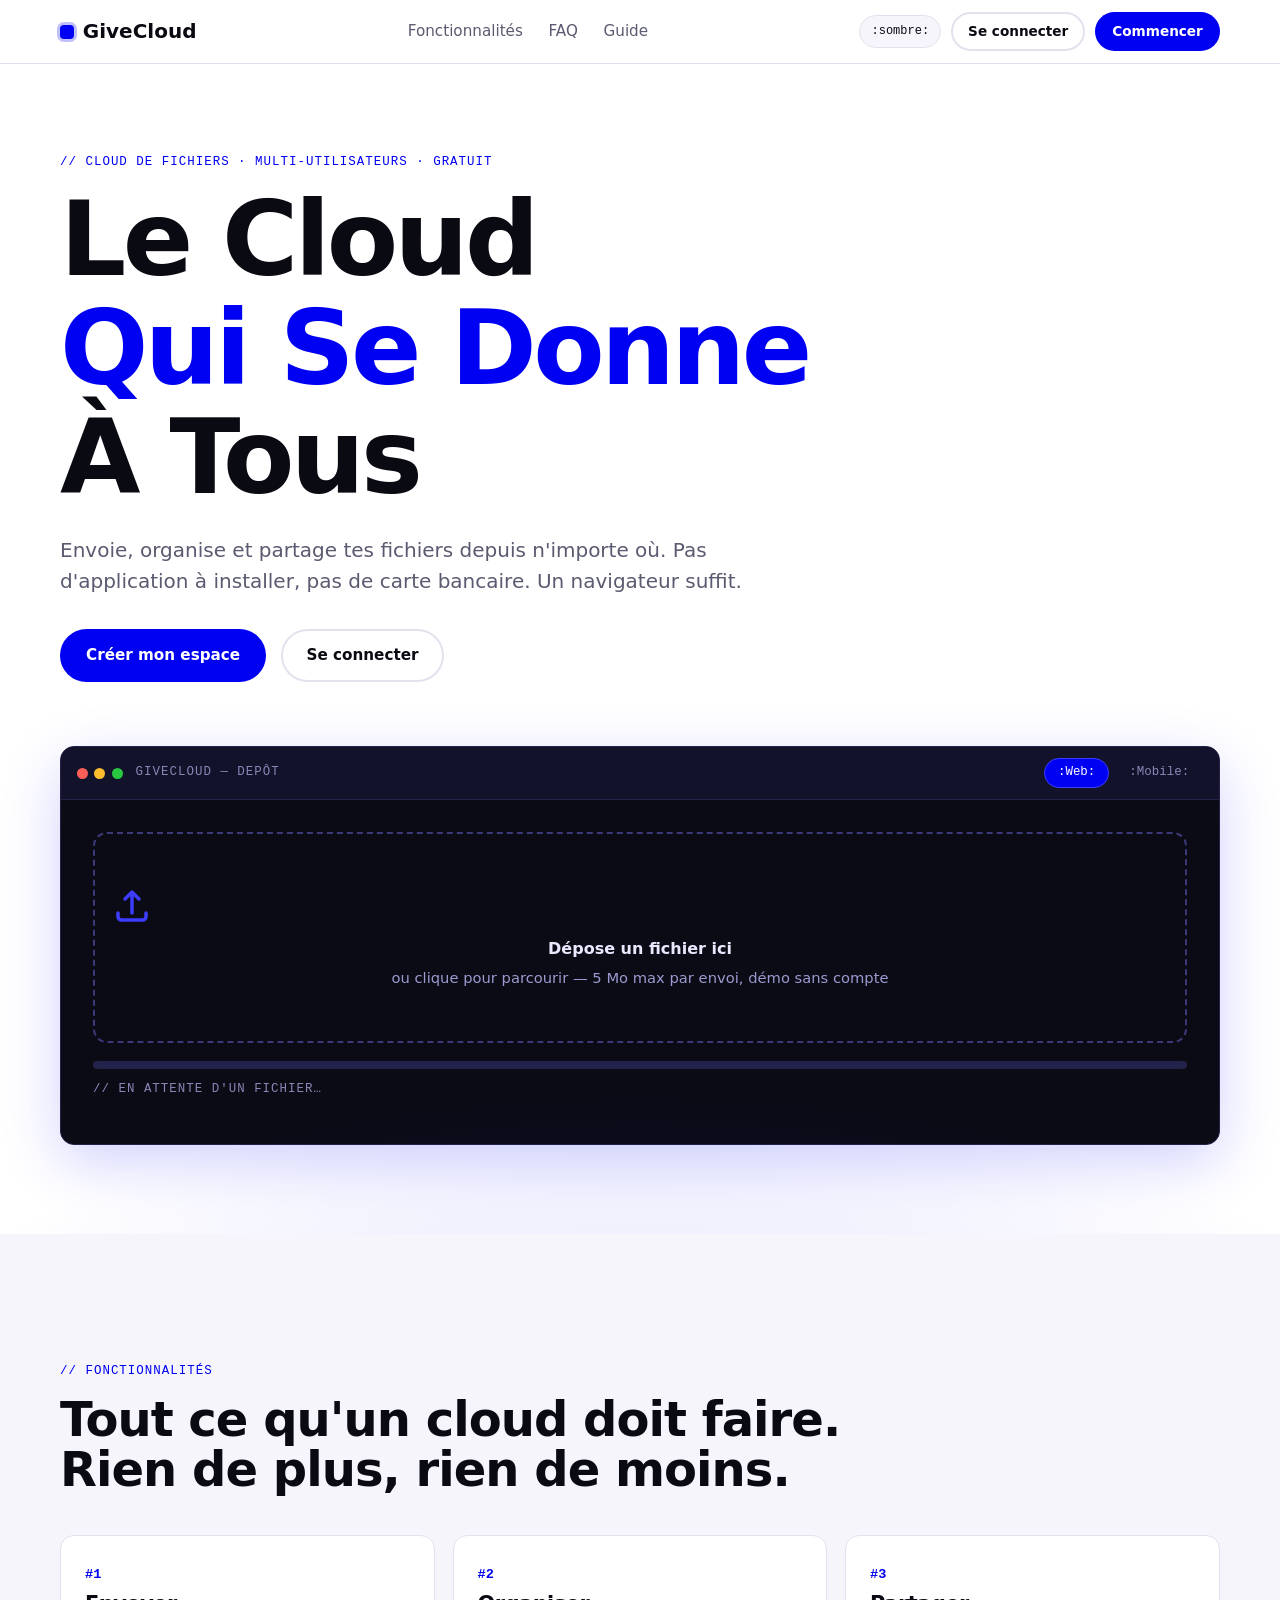
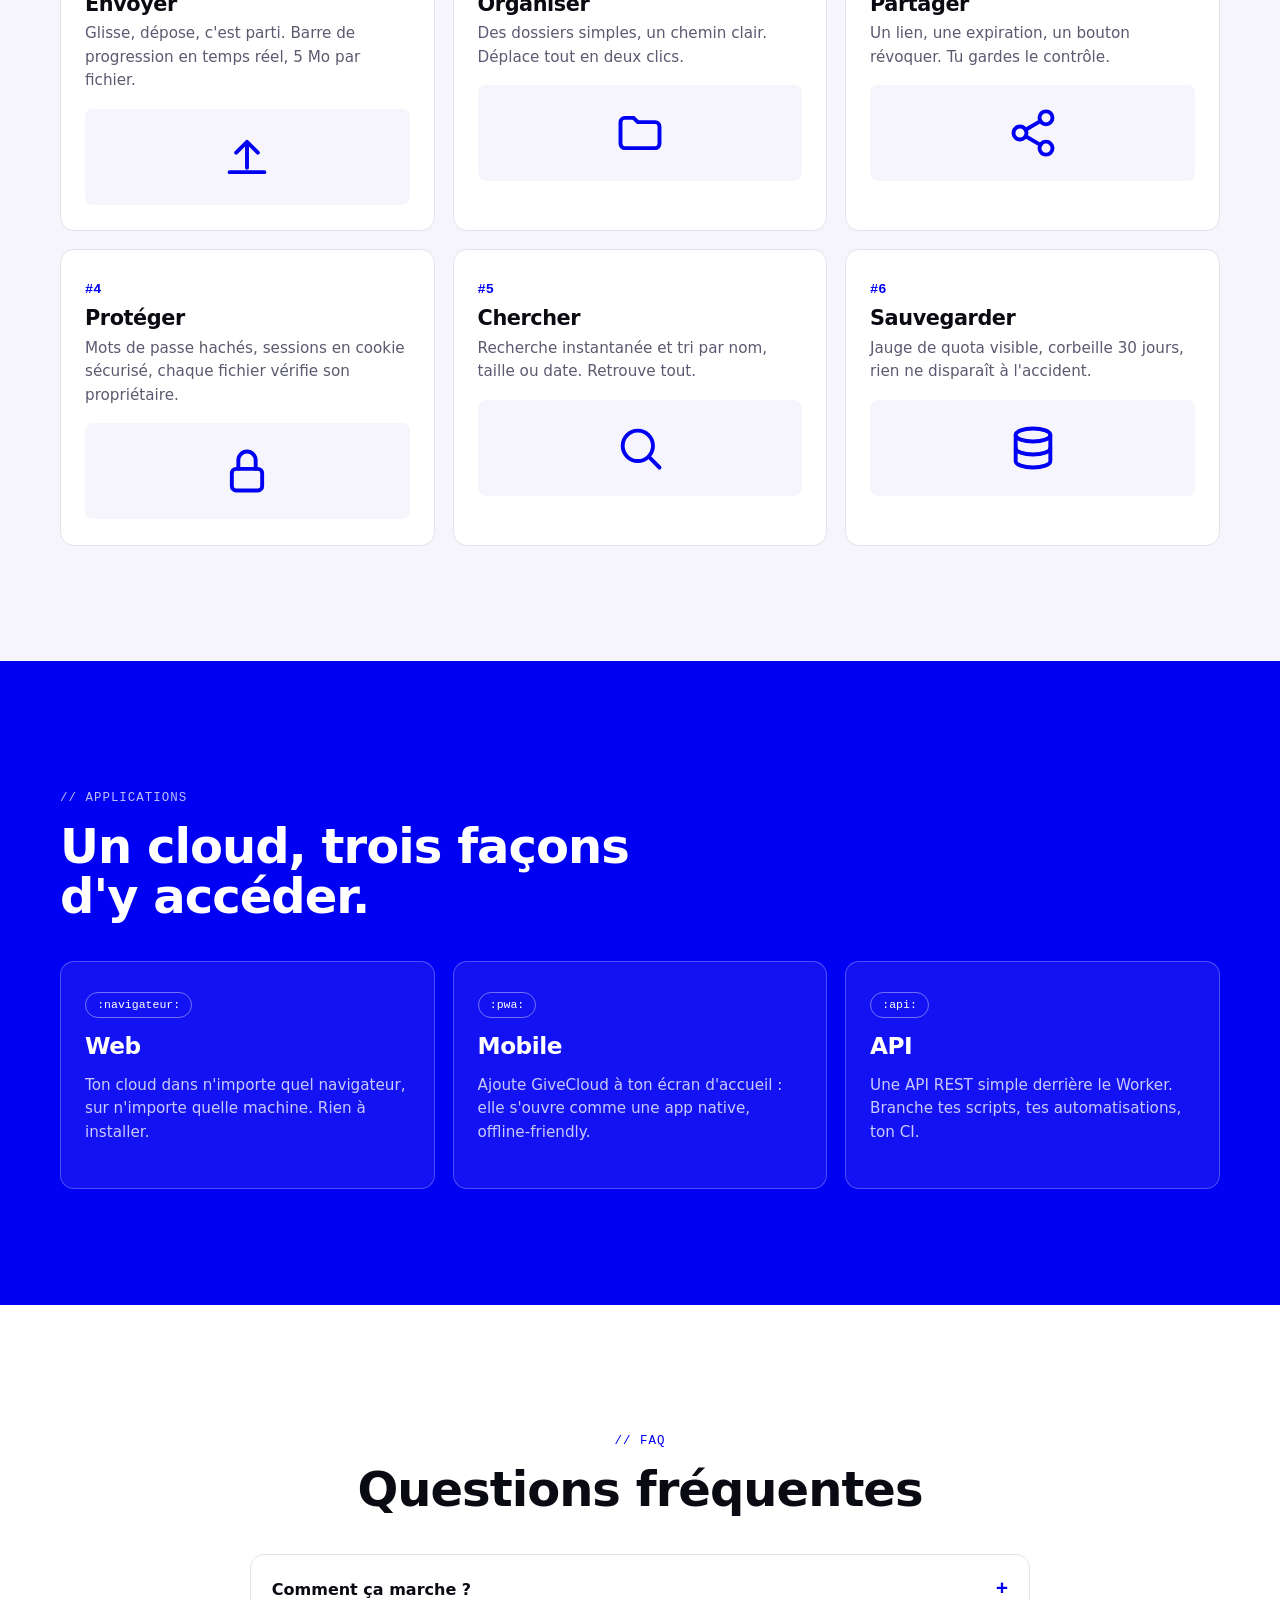
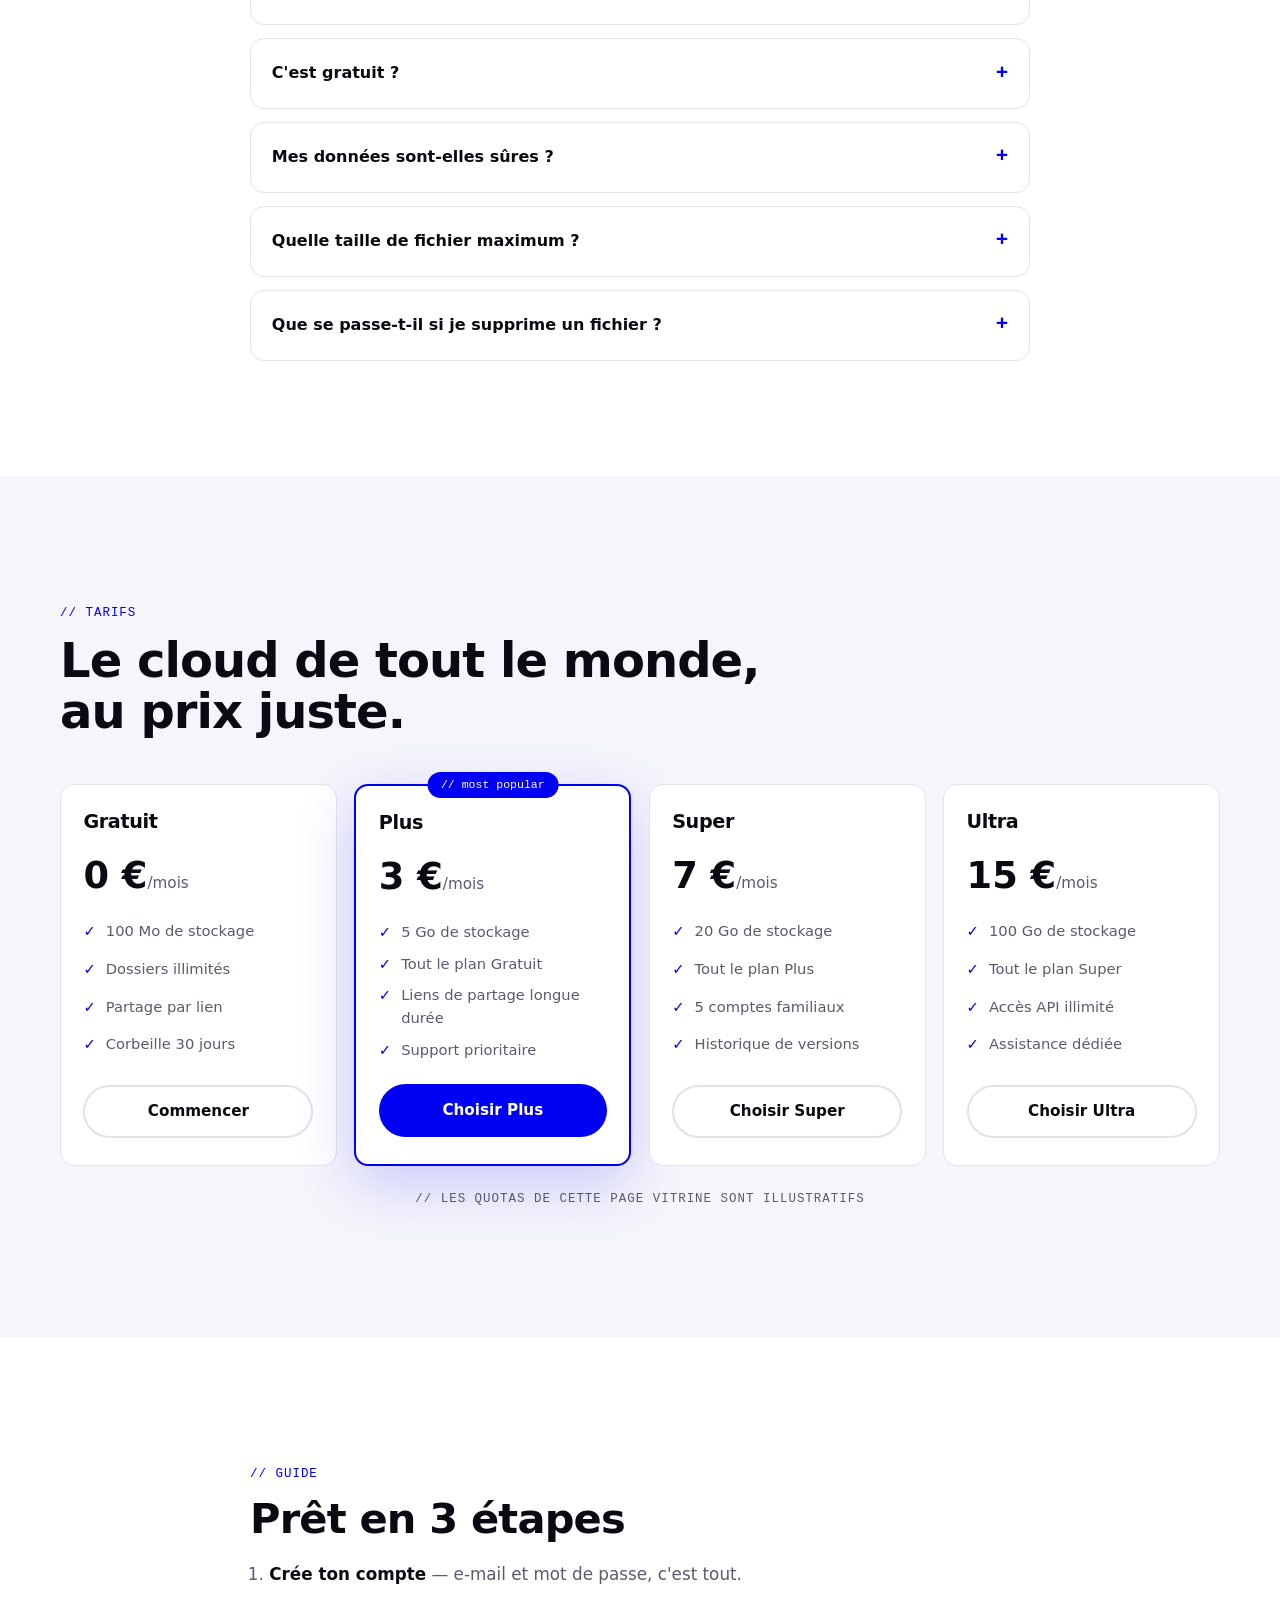
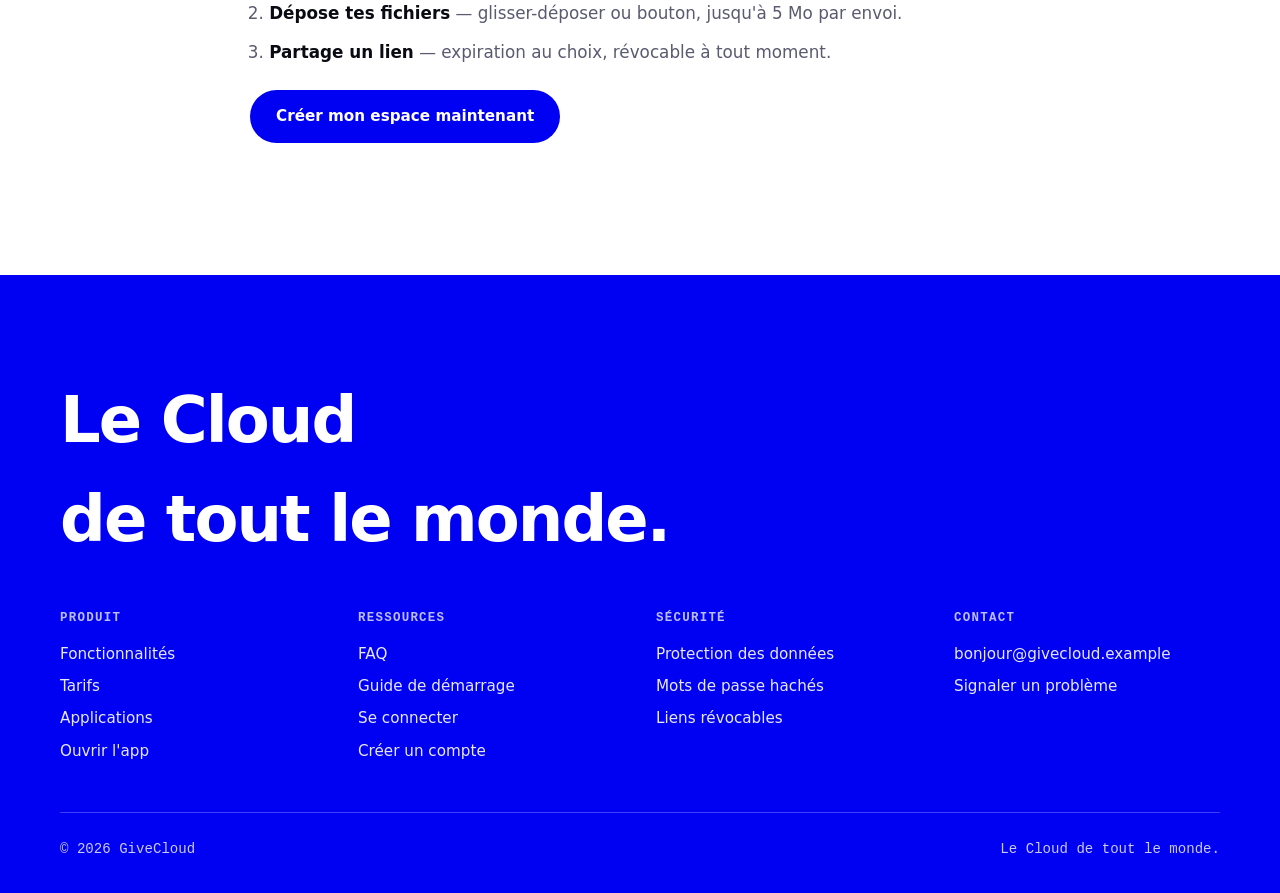
==== frontend/index.html @ e94c171c "GiveCloud — cloud Airtable + API serverless Vercel (front statique, PBKDF2, partages)" ====
<!DOCTYPE html>
<html lang="fr" data-theme="clair">
<head>
  <meta charset="UTF-8">
  <meta name="viewport" content="width=device-width, initial-scale=1">
  <meta name="theme-color" content="#0000f2">
  <!-- CSP stricte : uniquement nos ressources + Google Fonts. Aucun script externe. -->
  <meta http-equiv="Content-Security-Policy" content="default-src 'self'; script-src 'self'; style-src 'self' 'unsafe-inline' https://fonts.googleapis.com; font-src https://fonts.gstatic.com; img-src 'self' data:; connect-src 'self'; object-src 'none'; base-uri 'none'; form-action 'self'; frame-ancestors 'none'">
  <meta name="description" content="GiveCloud — le cloud de stockage de fichiers qui se donne à tous. Envoyer, organiser, partager. Gratuit.">
  <title>GiveCloud — Le cloud qui se donne à tous</title>
  <link rel="preconnect" href="https://fonts.googleapis.com">
  <link rel="preconnect" href="https://fonts.gstatic.com" crossorigin>
  <link href="https://fonts.googleapis.com/css2?family=Space+Grotesk:wght@400;500;700&family=JetBrains+Mono:wght@400;600&display=swap" rel="stylesheet">
  <link rel="stylesheet" href="css/style.css">
  <link rel="icon" href="data:image/svg+xml,%3Csvg xmlns='http://www.w3.org/2000/svg' viewBox='0 0 32 32'%3E%3Crect width='32' height='32' rx='8' fill='%230000f2'/%3E%3Cpath d='M8 18c0-4.4 3.6-8 8-8s8 3.6 8 8' stroke='white' stroke-width='3' fill='none' stroke-linecap='round'/%3E%3Ccircle cx='16' cy='22' r='3' fill='white'/%3E%3C/svg%3E">
</head>
<body>

  <!-- ═════════ Navigation sticky ═════════ -->
  <header class="nav">
    <div class="conteneur nav-inner">
      <a class="nav-logo" href="index.html">
        <span class="pastille" aria-hidden="true"></span>GiveCloud
      </a>
      <nav class="nav-liens" aria-label="Navigation principale">
        <a href="#fonctionnalites">Fonctionnalités</a>
        <a href="#faq">FAQ</a>
        <a href="#guide">Guide</a>
      </nav>
      <div class="nav-actions">
        <button class="bascule-theme" id="btn-theme" type="button" aria-label="Basculer le mode sombre">:thème:</button>
        <a class="btn btn-contour btn-petit" href="login.html">Se connecter</a>
        <a class="btn btn-bleu btn-petit" href="login.html?mode=inscription">Commencer</a>
        <button class="nav-burger" id="btn-burger" type="button" aria-label="Ouvrir le menu" aria-expanded="false">☰</button>
      </div>
    </div>
  </header>
  <div class="menu-mobile" id="menu-mobile">
    <a href="#fonctionnalites">Fonctionnalités</a>
    <a href="#applications">Applications</a>
    <a href="#faq">FAQ</a>
    <a href="#tarifs">Tarifs</a>
    <a href="login.html">Se connecter</a>
    <a href="login.html?mode=inscription"><strong>Commencer</strong></a>
  </div>

  <main>
    <!-- ═════════ Hero plein écran ═════════ -->
    <section class="hero">
      <div class="conteneur">
        <p class="label-mono">// cloud de fichiers · multi-utilisateurs · gratuit</p>
        <h1 class="hero-titre">
          Le Cloud<br>
          <span class="ligne2">Qui Se Donne</span><br>
          À Tous
        </h1>
        <p class="hero-sous">
          Envoie, organise et partage tes fichiers depuis n'importe où.
          Pas d'application à installer, pas de carte bancaire. Un navigateur suffit.
        </p>
        <div class="hero-ctas">
          <a class="btn btn-bleu" href="login.html?mode=inscription">Créer mon espace</a>
          <a class="btn btn-contour" href="login.html">Se connecter</a>
        </div>

        <!-- Carte façon terminal avec onglets :Web: :Mobile: et démo upload -->
        <div class="terminal reveler" role="region" aria-label="Démonstration de l'interface">
          <div class="terminal-barre">
            <div class="terminal-pastilles" aria-hidden="true"><span></span><span></span><span></span></div>
            <span class="label-mono" style="color:#8888b8">givecloud — depôt</span>
            <div class="terminal-onglets" role="tablist" aria-label="Type d'appareil">
              <button class="terminal-onglet" role="tab" id="tab-web" aria-selected="true" aria-controls="panneau-web" type="button">:Web:</button>
              <button class="terminal-onglet" role="tab" id="tab-mobile" aria-selected="false" aria-controls="panneau-mobile" type="button">:Mobile:</button>
            </div>
          </div>
          <div class="terminal-corps">
            <div id="panneau-web" role="tabpanel" aria-labelledby="tab-web">
              <div class="zone-depot" id="zone-depot-demo">
                <div class="ico" aria-hidden="true">
                  <svg width="42" height="42" viewBox="0 0 24 24" fill="none" stroke="currentColor" stroke-width="2" stroke-linecap="round"><path d="M12 16V4m0 0l-4 4m4-4l4 4"/><path d="M4 16v2a2 2 0 002 2h12a2 2 0 002-2v-2"/></svg>
                </div>
                <strong>Dépose un fichier ici</strong>
                <p>ou clique pour parcourir — 5 Mo max par envoi, démo sans compte</p>
                <input type="file" id="input-demo" class="sr-only" aria-hidden="true" tabindex="-1">
              </div>
              <div class="barre-progression" role="progressbar" aria-label="Progression de la démonstration" aria-valuemin="0" aria-valuemax="100" aria-valuenow="0"><div id="barre-demo"></div></div>
              <p id="statut-demo" class="label-mono" style="color:#8888b8; margin-top:.7rem">// en attente d'un fichier…</p>
            </div>
            <div id="panneau-mobile" role="tabpanel" aria-labelledby="tab-mobile" hidden>
              <div class="zone-depot">
                <div class="ico" aria-hidden="true">
                  <svg width="42" height="42" viewBox="0 0 24 24" fill="none" stroke="currentColor" stroke-width="2" stroke-linecap="round"><rect x="7" y="2" width="10" height="20" rx="2"/><circle cx="12" cy="18" r="1" fill="currentColor"/></svg>
                </div>
                <strong>Même chose, dans ta poche</strong>
                <p>GiveCloud fonctionne comme une app : ajoute la page à ton écran d'accueil (PWA).</p>
                <p style="color:#6a6a9a">// le glisser-déposer devient « partager vers GiveCloud »</p>
              </div>
            </div>
          </div>
        </div>
      </div>
    </section>

    <!-- ═════════ Fonctionnalités ═════════ -->
    <section class="section section-alt" id="fonctionnalites">
      <div class="conteneur">
        <p class="label-mono reveler">// fonctionnalités</p>
        <h2 class="reveler" style="font-size:clamp(1.9rem,4.5vw,3rem)">Tout ce qu'un cloud doit faire.<br>Rien de plus, rien de moins.</h2>
        <div class="grille-features" style="margin-top:2.5rem">

          <article class="carte-feature reveler">
            <span class="num">#1</span>
            <h3>Envoyer</h3>
            <p>Glisse, dépose, c'est parti. Barre de progression en temps réel, 5 Mo par fichier.</p>
            <div class="illu" aria-hidden="true">
              <svg width="52" height="52" viewBox="0 0 24 24" fill="none" stroke="currentColor" stroke-width="1.8" stroke-linecap="round"><path d="M12 17V5m0 0l-5 5m5-5l5 5"/><path d="M4 19h16"/></svg>
            </div>
          </article>

          <article class="carte-feature reveler">
            <span class="num">#2</span>
            <h3>Organiser</h3>
            <p>Des dossiers simples, un chemin clair. Déplace tout en deux clics.</p>
            <div class="illu" aria-hidden="true">
              <svg width="52" height="52" viewBox="0 0 24 24" fill="none" stroke="currentColor" stroke-width="1.8" stroke-linecap="round"><path d="M3 7a2 2 0 012-2h4l2 2h8a2 2 0 012 2v8a2 2 0 01-2 2H5a2 2 0 01-2-2V7z"/></svg>
            </div>
          </article>

          <article class="carte-feature reveler">
            <span class="num">#3</span>
            <h3>Partager</h3>
            <p>Un lien, une expiration, un bouton révoquer. Tu gardes le contrôle.</p>
            <div class="illu" aria-hidden="true">
              <svg width="52" height="52" viewBox="0 0 24 24" fill="none" stroke="currentColor" stroke-width="1.8" stroke-linecap="round"><circle cx="18" cy="5" r="3"/><circle cx="6" cy="12" r="3"/><circle cx="18" cy="19" r="3"/><path d="M8.6 13.5l6.8 4M15.4 6.5l-6.8 4"/></svg>
            </div>
          </article>

          <article class="carte-feature reveler">
            <span class="num">#4</span>
            <h3>Protéger</h3>
            <p>Mots de passe hachés, sessions en cookie sécurisé, chaque fichier vérifie son propriétaire.</p>
            <div class="illu" aria-hidden="true">
              <svg width="52" height="52" viewBox="0 0 24 24" fill="none" stroke="currentColor" stroke-width="1.8" stroke-linecap="round"><rect x="5" y="11" width="14" height="10" rx="2"/><path d="M8 11V7a4 4 0 018 0v4"/></svg>
            </div>
          </article>

          <article class="carte-feature reveler">
            <span class="num">#5</span>
            <h3>Chercher</h3>
            <p>Recherche instantanée et tri par nom, taille ou date. Retrouve tout.</p>
            <div class="illu" aria-hidden="true">
              <svg width="52" height="52" viewBox="0 0 24 24" fill="none" stroke="currentColor" stroke-width="1.8" stroke-linecap="round"><circle cx="11" cy="11" r="7"/><path d="M21 21l-4.3-4.3"/></svg>
            </div>
          </article>

          <article class="carte-feature reveler">
            <span class="num">#6</span>
            <h3>Sauvegarder</h3>
            <p>Jauge de quota visible, corbeille 30 jours, rien ne disparaît à l'accident.</p>
            <div class="illu" aria-hidden="true">
              <svg width="52" height="52" viewBox="0 0 24 24" fill="none" stroke="currentColor" stroke-width="1.8" stroke-linecap="round"><ellipse cx="12" cy="6" rx="8" ry="3"/><path d="M4 6v6c0 1.7 3.6 3 8 3s8-1.3 8-3V6"/><path d="M4 12v6c0 1.7 3.6 3 8 3s8-1.3 8-3v-6"/></svg>
            </div>
          </article>

        </div>
      </div>
    </section>

    <!-- ═════════ Applications ═════════ -->
    <section class="section section-bleu" id="applications">
      <div class="conteneur">
        <p class="label-mono reveler">// applications</p>
        <h2 class="reveler" style="font-size:clamp(1.9rem,4.5vw,3rem)">Un cloud, trois façons<br>d'y accéder.</h2>
        <div class="grille-apps" style="margin-top:2.5rem">
          <article class="carte-app reveler">
            <span class="badge-plat">:navigateur:</span>
            <h3>Web</h3>
            <p>Ton cloud dans n'importe quel navigateur, sur n'importe quelle machine. Rien à installer.</p>
          </article>
          <article class="carte-app reveler">
            <span class="badge-plat">:pwa:</span>
            <h3>Mobile</h3>
            <p>Ajoute GiveCloud à ton écran d'accueil : elle s'ouvre comme une app native, offline-friendly.</p>
          </article>
          <article class="carte-app reveler">
            <span class="badge-plat">:api:</span>
            <h3>API</h3>
            <p>Une API REST simple derrière le Worker. Branche tes scripts, tes automatisations, ton CI.</p>
          </article>
        </div>
      </div>
    </section>

    <!-- ═════════ FAQ ═════════ -->
    <section class="section" id="faq">
      <div class="conteneur">
        <p class="label-mono reveler" style="text-align:center">// faq</p>
        <h2 class="reveler" style="text-align:center; font-size:clamp(1.9rem,4.5vw,3rem); margin-bottom:2.5rem">Questions fréquentes</h2>
        <div class="faq-liste">
          <details class="faq-item reveler">
            <summary>Comment ça marche ?</summary>
            <div class="reponse">Tu crées un compte, tu dépôtes tes fichiers, ils sont stockés dans un espace chiffré en transit. Un petit serveur (Worker Cloudflare) s'occupe de tout : authentification, validation, et pont avec le stockage. Toi, tu vois juste une liste de fichiers.</div>
          </details>
          <details class="faq-item reveler">
            <summary>C'est gratuit ?</summary>
            <div class="reponse">Oui, l'offre Gratuit donne 100 Mo de stockage, des dossiers, du partage et la corbeille. Les offres Plus, Super et Ultra agrandissent le quota. Aucune carte bancaire n'est demandée pour commencer.</div>
          </details>
          <details class="faq-item reveler">
            <summary>Mes données sont-elles sûres ?</summary>
            <div class="reponse">Les mots de passe sont hachés (PBKDF2, sel unique), les sessions vivent en cookie HttpOnly sécurisé, et chaque requête vérifie que le fichier t'appartient bien. Le stockage est chez Airtable, protégé par leur infrastructure ; le service ne lit jamais tes mots de passe en clair.</div>
          </details>
          <details class="faq-item reveler">
            <summary>Quelle taille de fichier maximum ?</summary>
            <div class="reponse">5 Mo par fichier (limite technique du stockage utilisé). La limite est vérifiée côté navigateur pour l'expérience, et côté serveur pour la sécurité — contourner le front ne sert à rien.</div>
          </details>
          <details class="faq-item reveler">
            <summary>Que se passe-t-il si je supprime un fichier ?</summary>
            <div class="reponse">Il part en corbeille pendant 30 jours : tu peux le restaurer à tout moment. Après 30 jours, il est définitivement purgé. Les liens de partage associés meurent avec lui.</div>
          </details>
        </div>
      </div>
    </section>

    <!-- ═════════ Tarifs ═════════ -->
    <section class="section section-alt" id="tarifs">
      <div class="conteneur">
        <p class="label-mono reveler">// tarifs</p>
        <h2 class="reveler" style="font-size:clamp(1.9rem,4.5vw,3rem)">Le cloud de tout le monde,<br>au prix juste.</h2>
        <div class="grille-tarifs" style="margin-top:3rem">

          <article class="carte-tarif reveler">
            <h3>Gratuit</h3>
            <p class="prix">0 €<span>/mois</span></p>
            <ul>
              <li>100 Mo de stockage</li>
              <li>Dossiers illimités</li>
              <li>Partage par lien</li>
              <li>Corbeille 30 jours</li>
            </ul>
            <a class="btn btn-contour" href="login.html?mode=inscription">Commencer</a>
          </article>

          <article class="carte-tarif populaire reveler">
            <span class="badge-populaire">// most popular</span>
            <h3>Plus</h3>
            <p class="prix">3 €<span>/mois</span></p>
            <ul>
              <li>5 Go de stockage</li>
              <li>Tout le plan Gratuit</li>
              <li>Liens de partage longue durée</li>
              <li>Support prioritaire</li>
            </ul>
            <a class="btn btn-bleu" href="login.html?mode=inscription">Choisir Plus</a>
          </article>

          <article class="carte-tarif reveler">
            <h3>Super</h3>
            <p class="prix">7 €<span>/mois</span></p>
            <ul>
              <li>20 Go de stockage</li>
              <li>Tout le plan Plus</li>
              <li>5 comptes familiaux</li>
              <li>Historique de versions</li>
            </ul>
            <a class="btn btn-contour" href="login.html?mode=inscription">Choisir Super</a>
          </article>

          <article class="carte-tarif reveler">
            <h3>Ultra</h3>
            <p class="prix">15 €<span>/mois</span></p>
            <ul>
              <li>100 Go de stockage</li>
              <li>Tout le plan Super</li>
              <li>Accès API illimité</li>
              <li>Assistance dédiée</li>
            </ul>
            <a class="btn btn-contour" href="login.html?mode=inscription">Choisir Ultra</a>
          </article>

        </div>
        <p class="label-mono reveler" style="text-align:center; margin-top:1.5rem; color:var(--muted)">// les quotas de cette page vitrine sont illustratifs</p>
      </div>
    </section>

    <!-- ═════════ Guide (ancre pour la nav) ═════════ -->
    <section class="section" id="guide">
      <div class="conteneur" style="max-width:780px">
        <p class="label-mono reveler">// guide</p>
        <h2 class="reveler" style="font-size:clamp(1.9rem,4.5vw,2.6rem)">Prêt en 3 étapes</h2>
        <ol class="reveler" style="color:var(--muted); font-size:1.05rem; display:grid; gap:.8rem; padding-left:1.2rem">
          <li><strong style="color:var(--fg)">Crée ton compte</strong> — e-mail et mot de passe, c'est tout.</li>
          <li><strong style="color:var(--fg)">Dépose tes fichiers</strong> — glisser-déposer ou bouton, jusqu'à 5 Mo par envoi.</li>
          <li><strong style="color:var(--fg)">Partage un lien</strong> — expiration au choix, révocable à tout moment.</li>
        </ol>
        <p style="margin-top:1.6rem"><a class="btn btn-bleu reveler" href="login.html?mode=inscription">Créer mon espace maintenant</a></p>
      </div>
    </section>
  </main>

  <!-- ═════════ Footer imposant ═════════ -->
  <footer class="footer">
    <div class="conteneur">
      <p class="footer-slogan">Le Cloud<br>de tout le monde.</p>
      <div class="footer-cols">
        <div>
          <h4>Produit</h4>
          <a href="#fonctionnalites">Fonctionnalités</a>
          <a href="#tarifs">Tarifs</a>
          <a href="#applications">Applications</a>
          <a href="app.html">Ouvrir l'app</a>
        </div>
        <div>
          <h4>Ressources</h4>
          <a href="#faq">FAQ</a>
          <a href="#guide">Guide de démarrage</a>
          <a href="login.html">Se connecter</a>
          <a href="login.html?mode=inscription">Créer un compte</a>
        </div>
        <div>
          <h4>Sécurité</h4>
          <a href="#faq">Protection des données</a>
          <a href="#faq">Mots de passe hachés</a>
          <a href="#faq">Liens révocables</a>
        </div>
        <div>
          <h4>Contact</h4>
          <a href="mailto:bonjour@givecloud.example">bonjour@givecloud.example</a>
          <a href="#faq">Signaler un problème</a>
        </div>
      </div>
      <div class="footer-bas">
        <span>© 2026 GiveCloud</span>
        <span>Le Cloud de tout le monde.</span>
      </div>
    </div>
  </footer>

  <div class="toasts" id="toasts" aria-live="polite"></div>
  <script src="js/theme.js" defer></script>
  <script src="js/landing.js" defer></script>
</body>
</html>
---- frontend/css/style.css ----
/* ═══════════════════════════════════════════════════════════════
   GiveCloud — design system
   Insp : hermes-agent.nousresearch.com — bleu électrique #0000f2,
   titres géométriques très gras, labels monospace (#1, //, :label:)
   ═══════════════════════════════════════════════════════════════ */

/* ── Jetons de conception ── */
:root {
  --bleu: #0000f2;
  --bleu-clair: #3d3dff;
  --bleu-nuit: #00009e;
  --bleu-pale: #e8e8ff;
  --bg: #ffffff;
  --fg: #0a0a12;
  --muted: #5a5a70;
  --border: #e2e2ee;
  --surface: #f5f5fb;
  --surface-2: #ececf6;
  --rouge: #d9003a;
  --vert: #0a8f4a;
  --radius: 14px;
  --radius-petit: 8px;
  --ombre: 0 10px 40px rgba(10, 10, 30, 0.10);
  --ombre-forte: 0 18px 60px rgba(0, 0, 242, 0.18);
  --font-titre: 'Space Grotesk', 'Segoe UI', system-ui, sans-serif;
  --font-corps: 'Space Grotesk', 'Segoe UI', system-ui, sans-serif;
  --font-mono: 'JetBrains Mono', ui-monospace, 'Cascadia Mono', monospace;
  --nav-h: 64px;
}

[data-theme='sombre'] {
  --bg: #06060e;
  --fg: #f0f0f8;
  --muted: #9a9ab4;
  --border: #22223a;
  --surface: #0e0e1a;
  --surface-2: #16162a;
  --bleu-pale: #12123a;
  --ombre: 0 10px 40px rgba(0, 0, 0, 0.5);
}

/* ── Réinitialisation légère ── */
*, *::before, *::after { box-sizing: border-box; }
html { scroll-behavior: smooth; -webkit-text-size-adjust: 100%; }
body {
  margin: 0;
  font-family: var(--font-corps);
  background: var(--bg);
  color: var(--fg);
  line-height: 1.55;
  font-size: 16px;
}
img, svg { display: block; max-width: 100%; }
button, input, select, textarea { font: inherit; color: inherit; }
a { color: var(--bleu); text-decoration: none; }
a:hover { text-decoration: underline; }

/* Accessibilité : focus toujours visible */
:focus-visible {
  outline: 3px solid var(--bleu);
  outline-offset: 2px;
  border-radius: 4px;
}
.sr-only {
  position: absolute; width: 1px; height: 1px;
  padding: 0; margin: -1px; overflow: hidden;
  clip: rect(0 0 0 0); white-space: nowrap; border: 0;
}

/* ── Typographie ── */
h1, h2, h3 { font-family: var(--font-titre); font-weight: 700; line-height: 1.05; margin: 0 0 .5em; letter-spacing: -0.02em; }
.label-mono {
  font-family: var(--font-mono);
  font-size: .78rem;
  font-weight: 500;
  letter-spacing: .08em;
  text-transform: uppercase;
  color: var(--bleu);
}
[data-theme='sombre'] .label-mono { color: var(--bleu-clair); }
.section-bleu .label-mono { color: #bdbdff; }

/* ── Conteneurs ── */
.conteneur { width: min(1160px, 100% - 2.5rem); margin-inline: auto; }
.section { padding: clamp(4rem, 9vw, 7.5rem) 0; }
.section-bleu { background: var(--bleu); color: #fff; }
.section-bleu h2, .section-bleu h3 { color: #fff; }
.section-alt { background: var(--surface); }

/* ── Boutons ── */
.btn {
  display: inline-flex; align-items: center; justify-content: center; gap: .5rem;
  padding: .8rem 1.5rem;
  border-radius: 999px;
  border: 2px solid transparent;
  font-weight: 700;
  font-size: .95rem;
  cursor: pointer;
  transition: transform .15s ease, box-shadow .15s ease, background .15s ease, color .15s ease;
  text-decoration: none !important;
  white-space: nowrap;
}
.btn:active { transform: scale(.97); }
.btn-bleu { background: var(--bleu); color: #fff; }
.btn-bleu:hover { background: var(--bleu-clair); box-shadow: var(--ombre-forte); transform: translateY(-2px); }
.btn-blanc { background: #fff; color: var(--bleu); }
.btn-blanc:hover { box-shadow: 0 12px 36px rgba(255,255,255,.35); transform: translateY(-2px); }
.btn-contour { background: transparent; color: var(--fg); border-color: var(--border); }
.btn-contour:hover { border-color: var(--bleu); color: var(--bleu); }
.section-bleu .btn-contour { color: #fff; border-color: rgba(255,255,255,.4); }
.section-bleu .btn-contour:hover { border-color: #fff; background: rgba(255,255,255,.08); }
.btn-petit { padding: .45rem .95rem; font-size: .85rem; }
.btn-danger { background: var(--rouge); color: #fff; }
.btn-danger:hover { filter: brightness(1.12); }
.btn[disabled] { opacity: .55; cursor: not-allowed; transform: none !important; }

/* ── Navigation sticky ── */
.nav {
  position: sticky; top: 0; z-index: 100;
  height: var(--nav-h);
  background: color-mix(in srgb, var(--bg) 82%, transparent);
  backdrop-filter: blur(14px);
  -webkit-backdrop-filter: blur(14px);
  border-bottom: 1px solid var(--border);
}
.nav-inner {
  height: 100%;
  display: flex; align-items: center; justify-content: space-between;
  gap: 1rem;
}
.nav-logo {
  font-family: var(--font-titre);
  font-weight: 700; font-size: 1.25rem;
  color: var(--fg) !important;
  display: flex; align-items: center; gap: .55rem;
  text-decoration: none !important;
}
.nav-logo .pastille {
  width: 14px; height: 14px; border-radius: 4px;
  background: var(--bleu);
  box-shadow: 0 0 0 3px color-mix(in srgb, var(--bleu) 25%, transparent);
}
.nav-liens { display: none; gap: 1.6rem; align-items: center; }
.nav-liens a { color: var(--muted); font-weight: 500; font-size: .95rem; }
.nav-liens a:hover { color: var(--bleu); text-decoration: none; }
.nav-actions { display: flex; gap: .6rem; align-items: center; }
.nav-burger {
  display: inline-flex; background: none; border: 1px solid var(--border);
  border-radius: var(--radius-petit); padding: .45rem .6rem; cursor: pointer;
}
@media (min-width: 860px) {
  .nav-liens { display: flex; }
  .nav-burger { display: none; }
}
.menu-mobile {
  display: none;
  position: fixed; inset: var(--nav-h) 0 auto 0; z-index: 99;
  background: var(--bg);
  border-bottom: 1px solid var(--border);
  padding: 1rem 1.25rem 1.4rem;
  flex-direction: column; gap: .9rem;
  box-shadow: var(--ombre);
}
.menu-mobile.ouvert { display: flex; }
.menu-mobile a { color: var(--fg); font-weight: 600; }
/* Sur très petits écrans, on masque les boutons d'auth de la barre (ils restent dans le menu). */
@media (max-width: 560px) {
  .nav-actions .btn-contour,
  .nav-actions .btn-bleu { display: none; }
}

/* ── Bascule de thème ── */
.bascule-theme {
  background: var(--surface); border: 1px solid var(--border);
  border-radius: 999px; padding: .4rem .7rem; cursor: pointer;
  font-family: var(--font-mono); font-size: .75rem;
}
.bascule-theme:hover { border-color: var(--bleu); }

/* ── Hero ── */
.hero {
  min-height: calc(100svh - var(--nav-h));
  display: flex; flex-direction: column; justify-content: center;
  padding: clamp(2.5rem, 6vw, 5rem) 0 clamp(3rem, 7vw, 6rem);
  position: relative;
  overflow: hidden;
}
.hero::before {
  content: '';
  position: absolute; inset: auto -20% -55% -20%;
  height: 70%;
  background: radial-gradient(ellipse at center, color-mix(in srgb, var(--bleu) 16%, transparent), transparent 65%);
  pointer-events: none;
}
.hero-titre {
  font-size: clamp(2.6rem, 9vw, 6.5rem);
  font-weight: 700;
  letter-spacing: -0.035em;
  margin: 0 0 1.4rem;
}
.hero-titre .ligne2 { color: var(--bleu); }
.hero-sous {
  font-size: clamp(1.02rem, 2vw, 1.25rem);
  color: var(--muted);
  max-width: 56ch;
  margin: 0 0 2rem;
}
.hero-ctas { display: flex; flex-wrap: wrap; gap: .9rem; margin-bottom: clamp(2.5rem, 6vw, 4rem); }

/* ── Carte terminal (démo upload) ── */
.terminal {
  background: #0b0b16;
  border: 1px solid #22224a;
  border-radius: var(--radius);
  box-shadow: var(--ombre-forte);
  overflow: hidden;
  color: #e8e8ff;
}
.terminal-barre {
  display: flex; align-items: center; gap: .8rem;
  padding: .7rem 1rem;
  background: #12122a;
  border-bottom: 1px solid #22224a;
}
.terminal-pastilles { display: flex; gap: .4rem; }
.terminal-pastilles span { width: 11px; height: 11px; border-radius: 50%; }
.terminal-pastilles span:nth-child(1) { background: #ff5f57; }
.terminal-pastilles span:nth-child(2) { background: #febc2e; }
.terminal-pastilles span:nth-child(3) { background: #28c840; }
.terminal-onglets { display: flex; gap: .4rem; margin-left: auto; }
.terminal-onglet {
  font-family: var(--font-mono); font-size: .78rem;
  background: transparent; color: #8888b8;
  border: 1px solid transparent; border-radius: 999px;
  padding: .25rem .8rem; cursor: pointer;
}
.terminal-onglet[aria-selected='true'] {
  color: #fff; background: var(--bleu); border-color: var(--bleu-clair);
}
.terminal-corps { padding: clamp(1.2rem, 3vw, 2rem); }
.zone-depot {
  border: 2px dashed #3a3a7a;
  border-radius: var(--radius);
  padding: clamp(1.8rem, 5vw, 3.2rem) 1rem;
  text-align: center;
  transition: border-color .2s, background .2s;
}
.zone-depot.survol { border-color: var(--bleu-clair); background: rgba(61,61,255,.08); }
.zone-depot p { margin: .35rem 0 0; color: #9a9ad0; font-size: .92rem; }
.zone-depot .ico { margin: 0 auto .6rem; color: var(--bleu-clair); }
.barre-progression {
  height: 8px; border-radius: 999px; background: #22224a;
  overflow: hidden; margin-top: 1.1rem;
}
.barre-progression > div {
  height: 100%; width: 0%;
  background: linear-gradient(90deg, var(--bleu), #6a6aff);
  border-radius: 999px;
  transition: width .2s ease;
}

/* ── Grille de fonctionnalités ── */
.grille-features {
  display: grid; gap: 1.1rem;
  grid-template-columns: 1fr;
}
@media (min-width: 640px) { .grille-features { grid-template-columns: repeat(2, 1fr); } }
@media (min-width: 980px) { .grille-features { grid-template-columns: repeat(3, 1fr); } }
.carte-feature {
  background: var(--bg);
  border: 1px solid var(--border);
  border-radius: var(--radius);
  padding: 1.6rem 1.5rem;
  transition: transform .2s ease, box-shadow .2s ease, border-color .2s ease;
}
.carte-feature:hover {
  transform: translateY(-5px);
  border-color: var(--bleu);
  box-shadow: var(--ombre-forte);
}
.carte-feature .num { font-family: var(--font-mono); color: var(--bleu); font-weight: 600; font-size: .85rem; }
.carte-feature h3 { font-size: 1.3rem; margin: .5rem 0 .4rem; }
.carte-feature p { color: var(--muted); margin: 0 0 1rem; font-size: .95rem; }
.carte-feature .illu {
  width: 100%; height: 96px;
  border-radius: var(--radius-petit);
  background: var(--surface);
  display: flex; align-items: center; justify-content: center;
  color: var(--bleu);
}

/* ── Cartes applications ── */
.grille-apps { display: grid; gap: 1.1rem; grid-template-columns: 1fr; }
@media (min-width: 760px) { .grille-apps { grid-template-columns: repeat(3, 1fr); } }
.carte-app {
  border: 1px solid rgba(255,255,255,.25);
  background: rgba(255,255,255,.07);
  border-radius: var(--radius);
  padding: 1.8rem 1.5rem;
  transition: background .2s, transform .2s;
}
.carte-app:hover { background: rgba(255,255,255,.13); transform: translateY(-4px); }
.carte-app h3 { font-size: 1.45rem; }
.carte-app p { color: #c9c9ff; font-size: .95rem; }
.carte-app .badge-plat {
  font-family: var(--font-mono); font-size: .72rem;
  border: 1px solid rgba(255,255,255,.4);
  border-radius: 999px; padding: .2rem .7rem;
  display: inline-block; margin-bottom: 1rem;
}

/* ── FAQ ── */
.faq-liste { max-width: 780px; margin-inline: auto; display: grid; gap: .8rem; }
.faq-item {
  border: 1px solid var(--border);
  border-radius: var(--radius);
  background: var(--bg);
  overflow: hidden;
}
.faq-item summary {
  cursor: pointer;
  list-style: none;
  padding: 1.15rem 1.3rem;
  font-weight: 600;
  display: flex; justify-content: space-between; align-items: center; gap: 1rem;
}
.faq-item summary::-webkit-details-marker { display: none; }
.faq-item summary::after {
  content: '+';
  font-family: var(--font-mono); font-size: 1.3rem; color: var(--bleu);
  transition: transform .2s;
}
.faq-item[open] summary::after { transform: rotate(45deg); }
.faq-item .reponse { padding: 0 1.3rem 1.25rem; color: var(--muted); }

/* ── Tarifs ── */
.grille-tarifs { display: grid; gap: 1.1rem; grid-template-columns: 1fr; align-items: stretch; }
@media (min-width: 640px) { .grille-tarifs { grid-template-columns: repeat(2, 1fr); } }
@media (min-width: 1020px) { .grille-tarifs { grid-template-columns: repeat(4, 1fr); } }
.carte-tarif {
  background: var(--bg);
  border: 1px solid var(--border);
  border-radius: var(--radius);
  padding: 1.7rem 1.4rem;
  display: flex; flex-direction: column;
  position: relative;
}
.carte-tarif.populaire { border: 2px solid var(--bleu); box-shadow: var(--ombre-forte); }
.carte-tarif .badge-populaire {
  position: absolute; top: -14px; left: 50%; transform: translateX(-50%);
  background: var(--bleu); color: #fff;
  font-family: var(--font-mono); font-size: .72rem;
  padding: .25rem .85rem; border-radius: 999px;
  white-space: nowrap;
}
.carte-tarif h3 { font-size: 1.2rem; }
.carte-tarif .prix { font-size: 2.3rem; font-weight: 700; margin: .3rem 0 1rem; }
.carte-tarif .prix span { font-size: .95rem; color: var(--muted); font-weight: 500; }
.carte-tarif ul { list-style: none; padding: 0; margin: 0 0 1.4rem; display: grid; gap: .55rem; flex: 1; }
.carte-tarif li { color: var(--muted); font-size: .92rem; padding-left: 1.4rem; position: relative; }
.carte-tarif li::before { content: '✓'; position: absolute; left: 0; color: var(--bleu); font-weight: 700; }

/* ── Footer ── */
.footer { background: var(--bleu); color: #fff; padding: clamp(3.5rem, 8vw, 6rem) 0 2rem; }
.footer-slogan {
  font-size: clamp(2rem, 6vw, 4rem);
  font-weight: 700; letter-spacing: -0.03em;
  margin: 0 0 2.5rem;
}
.footer-cols {
  display: grid; gap: 2rem; grid-template-columns: repeat(2, 1fr);
  padding-bottom: 2.5rem; border-bottom: 1px solid rgba(255,255,255,.25);
}
@media (min-width: 820px) { .footer-cols { grid-template-columns: repeat(4, 1fr); } }
.footer-cols h4 { font-family: var(--font-mono); font-size: .78rem; letter-spacing: .1em; text-transform: uppercase; color: #bdbdff; margin: 0 0 .9rem; }
.footer-cols a { display: block; color: #e8e8ff; margin-bottom: .55rem; font-size: .95rem; }
.footer-cols a:hover { color: #fff; text-decoration: underline; }
.footer-bas {
  display: flex; flex-wrap: wrap; gap: 1rem; justify-content: space-between;
  padding-top: 1.6rem; font-size: .88rem; color: #c9c9ff;
  font-family: var(--font-mono);
}

/* ── Animations d'apparition au scroll ── */
.reveler { opacity: 0; transform: translateY(22px); transition: opacity .7s ease, transform .7s ease; }
.reveler.visible { opacity: 1; transform: none; }
@media (prefers-reduced-motion: reduce) {
  html { scroll-behavior: auto; }
  .reveler { opacity: 1; transform: none; transition: none; }
  .btn, .carte-feature, .carte-app { transition: none; }
}

/* ═════════ Pages application (login + app) ═════════ */

.page-centree {
  min-height: calc(100svh - var(--nav-h));
  display: grid; place-items: center;
  padding: 2.5rem 1.25rem;
  background:
    radial-gradient(ellipse 60% 40% at 50% 0%, color-mix(in srgb, var(--bleu) 12%, transparent), transparent),
    var(--surface);
}
.carte-auth {
  width: min(430px, 100%);
  background: var(--bg);
  border: 1px solid var(--border);
  border-radius: var(--radius);
  box-shadow: var(--ombre);
  padding: 2.2rem 1.9rem;
}
.carte-auth h1 { font-size: 1.7rem; }
.onglets-auth { display: flex; gap: .4rem; margin: 1.2rem 0 1.5rem; background: var(--surface); border-radius: 999px; padding: .3rem; }
.onglets-auth button {
  flex: 1; border: none; background: transparent; cursor: pointer;
  padding: .55rem; border-radius: 999px; font-weight: 600; color: var(--muted);
}
.onglets-auth button[aria-selected='true'] { background: var(--bleu); color: #fff; }
.champ { display: grid; gap: .35rem; margin-bottom: 1rem; }
.champ label { font-family: var(--font-mono); font-size: .75rem; letter-spacing: .06em; text-transform: uppercase; color: var(--muted); }
.champ input {
  padding: .75rem .9rem;
  border: 1.5px solid var(--border);
  border-radius: var(--radius-petit);
  background: var(--bg);
  transition: border-color .15s;
}
.champ input:focus { border-color: var(--bleu); outline: none; }
.message-erreur {
  background: color-mix(in srgb, var(--rouge) 10%, transparent);
  color: var(--rouge);
  border: 1px solid color-mix(in srgb, var(--rouge) 35%, transparent);
  border-radius: var(--radius-petit);
  padding: .7rem .9rem; font-size: .9rem; margin-bottom: 1rem;
  display: none;
}
.message-erreur.visible { display: block; }
.message-info {
  background: var(--bleu-pale); color: var(--bleu);
  border-radius: var(--radius-petit); padding: .7rem .9rem;
  font-size: .9rem; margin-bottom: 1rem; display: none;
}
.message-info.visible { display: block; }

/* ═════════ app.html : le cloud ═════════ */
.app {
  display: grid;
  grid-template-columns: 1fr;
  min-height: 100svh;
}
@media (min-width: 900px) {
  .app { grid-template-columns: 264px 1fr; }
}

/* Sidebar bleue */
.sidebar {
  background: var(--bleu);
  color: #fff;
  padding: 1.2rem 1rem;
  display: flex; flex-direction: column; gap: 1.4rem;
}
@media (min-width: 900px) { .sidebar { min-height: 100svh; position: sticky; top: 0; height: 100svh; overflow-y: auto; } }
.sidebar-logo { font-weight: 700; font-size: 1.2rem; display: flex; gap: .55rem; align-items: center; color: #fff !important; text-decoration: none !important; }
.sidebar-logo .pastille { width: 13px; height: 13px; border-radius: 4px; background: #fff; }
.sidebar-nav { display: grid; gap: .3rem; }
.sidebar-nav button {
  display: flex; align-items: center; gap: .7rem;
  width: 100%; text-align: left;
  background: transparent; border: none; cursor: pointer;
  color: #cfcfff; font-weight: 600; font-size: .95rem;
  padding: .65rem .8rem; border-radius: var(--radius-petit);
  transition: background .15s, color .15s;
}
.sidebar-nav button:hover { background: rgba(255,255,255,.12); color: #fff; }
.sidebar-nav button.actif { background: #fff; color: var(--bleu); }
.sidebar-bas { margin-top: auto; display: grid; gap: .9rem; }
.jauge-quota { background: rgba(255,255,255,.12); border-radius: var(--radius-petit); padding: .9rem; }
.jauge-quota .titre { font-family: var(--font-mono); font-size: .7rem; letter-spacing: .08em; text-transform: uppercase; color: #bdbdff; margin-bottom: .5rem; }
.jauge-barre { height: 9px; border-radius: 999px; background: rgba(255,255,255,.25); overflow: hidden; }
.jauge-barre > div { height: 100%; width: 0%; background: #fff; border-radius: 999px; transition: width .4s ease; }
.jauge-barre > div.attention { background: #ffb020; }
.jauge-barre > div.plein { background: #ff5f57; }
.jauge-quota .detail { font-size: .8rem; color: #e0e0ff; margin-top: .45rem; }
.sidebar-user { font-size: .85rem; color: #cfcfff; word-break: break-all; }
.sidebar-user button { margin-top: .5rem; }

/* Zone principale */
.app-main { display: flex; flex-direction: column; min-width: 0; background: var(--bg); }
.entete-app {
  position: sticky; top: 0; z-index: 50;
  background: color-mix(in srgb, var(--bg) 88%, transparent);
  backdrop-filter: blur(10px);
  border-bottom: 1px solid var(--border);
  padding: .9rem clamp(1rem, 3vw, 1.8rem);
  display: flex; flex-wrap: wrap; gap: .8rem; align-items: center;
}
.fil-ariane { display: flex; align-items: center; gap: .3rem; font-family: var(--font-mono); font-size: .85rem; flex-wrap: wrap; min-width: 0; }
.fil-ariane button {
  background: none; border: none; cursor: pointer; color: var(--bleu);
  font-family: var(--font-mono); font-size: .85rem; padding: .15rem .25rem;
  border-radius: 4px;
}
.fil-ariane button:hover { background: var(--bleu-pale); }
.fil-ariane .sep { color: var(--muted); }
.fil-ariane .courant { color: var(--fg); font-weight: 600; }
.outils-app { display: flex; gap: .55rem; margin-left: auto; flex-wrap: wrap; align-items: center; }
.recherche {
  padding: .5rem .8rem; border: 1.5px solid var(--border);
  border-radius: 999px; background: var(--bg); min-width: 170px;
}
.recherche:focus { border-color: var(--bleu); outline: none; }
.select-tri { padding: .5rem .7rem; border: 1.5px solid var(--border); border-radius: 999px; background: var(--bg); }

.zone-contenu { padding: clamp(1rem, 3vw, 1.8rem); flex: 1; }

/* Zone de dépôt de l'app */
.zone-depot-app {
  border: 2px dashed var(--border);
  border-radius: var(--radius);
  padding: 1.4rem; text-align: center;
  color: var(--muted); margin-bottom: 1.2rem;
  transition: border-color .15s, background .15s;
}
.zone-depot-app.survol { border-color: var(--bleu); background: var(--bleu-pale); color: var(--bleu); }

/* Liste de fichiers */
.tableau-fichiers { width: 100%; border-collapse: collapse; }
.tableau-fichiers th {
  text-align: left; font-family: var(--font-mono); font-size: .72rem;
  letter-spacing: .07em; text-transform: uppercase; color: var(--muted);
  padding: .55rem .7rem; border-bottom: 1px solid var(--border);
}
.tableau-fichiers td { padding: .65rem .7rem; border-bottom: 1px solid var(--border); vertical-align: middle; }
.tableau-fichiers tr:hover td { background: var(--surface); }
.cell-nom { display: flex; align-items: center; gap: .65rem; min-width: 0; }
.cell-nom .nom-texte { font-weight: 600; overflow: hidden; text-overflow: ellipsis; white-space: nowrap; max-width: 42vw; cursor: pointer; background: none; border: none; padding: 0; color: var(--fg); text-align: left; }
.cell-nom .nom-texte:hover { color: var(--bleu); text-decoration: underline; }
.ico-type { flex: none; width: 34px; height: 34px; border-radius: var(--radius-petit); background: var(--surface-2); display: grid; place-items: center; color: var(--bleu); }
.ico-type.dossier { background: var(--bleu); color: #fff; }
.actions-ligne { display: flex; gap: .3rem; flex-wrap: wrap; justify-content: flex-end; }
.btn-icone {
  background: var(--surface); border: 1px solid var(--border);
  border-radius: var(--radius-petit); cursor: pointer;
  padding: .35rem .5rem; font-size: .85rem; color: var(--fg);
  transition: border-color .15s, color .15s, background .15s;
}
.btn-icone:hover { border-color: var(--bleu); color: var(--bleu); }
.btn-icone.danger:hover { border-color: var(--rouge); color: var(--rouge); }
.vide { text-align: center; color: var(--muted); padding: 3rem 1rem; }
.vide .grand { font-size: 2.6rem; margin-bottom: .5rem; }

/* Modales */
.modale-fond {
  position: fixed; inset: 0; z-index: 200;
  background: rgba(6, 6, 20, .6);
  display: none; place-items: center; padding: 1rem;
}
.modale-fond.visible { display: grid; }
.modale {
  background: var(--bg); color: var(--fg);
  border-radius: var(--radius); border: 1px solid var(--border);
  width: min(520px, 100%); max-height: 86svh; overflow-y: auto;
  padding: 1.6rem; box-shadow: var(--ombre);
}
.modale h2 { font-size: 1.25rem; }
.modale .pied { display: flex; gap: .6rem; justify-content: flex-end; margin-top: 1.2rem; flex-wrap: wrap; }
.modale-apercu { width: min(900px, 100%); }
.modale-apercu .contenu-apercu { background: var(--surface); border-radius: var(--radius-petit); min-height: 220px; display: grid; place-items: center; overflow: hidden; }
.modale-apercu img, .modale-apercu iframe { max-width: 100%; max-height: 65svh; border: none; }
.lien-partage {
  display: flex; gap: .5rem; align-items: center;
  background: var(--surface); border: 1px solid var(--border);
  border-radius: var(--radius-petit); padding: .5rem .7rem;
  font-family: var(--font-mono); font-size: .8rem; word-break: break-all;
  margin-top: .7rem;
}
.liste-partages { display: grid; gap: .55rem; margin-top: 1rem; }
.item-partage { display: flex; justify-content: space-between; gap: .7rem; align-items: center; border: 1px solid var(--border); border-radius: var(--radius-petit); padding: .55rem .75rem; font-size: .88rem; flex-wrap: wrap; }
.item-partage .mort { color: var(--muted); text-decoration: line-through; }

/* Toasts */
.toasts { position: fixed; bottom: 1.2rem; right: 1.2rem; z-index: 300; display: grid; gap: .55rem; max-width: min(360px, 90vw); }
.toast {
  background: var(--fg); color: var(--bg);
  border-radius: var(--radius-petit); padding: .75rem 1rem;
  font-size: .9rem; box-shadow: var(--ombre);
  animation: toast-in .25s ease;
}
.toast.erreur { background: var(--rouge); color: #fff; }
.toast.succes { background: var(--vert); color: #fff; }
@keyframes toast-in { from { opacity: 0; transform: translateY(10px); } to { opacity: 1; transform: none; } }

/* Barre mobile de l'app */
.barre-mobile-app { display: flex; gap: .5rem; align-items: center; padding: .7rem 1rem; background: var(--bleu); color: #fff; }
.barre-mobile-app .sidebar-nav { display: flex; flex: 1; gap: .3rem; overflow-x: auto; }
.barre-mobile-app .sidebar-nav button { white-space: nowrap; padding: .45rem .7rem; font-size: .85rem; }
@media (min-width: 900px) { .barre-mobile-app { display: none; } }
@media (max-width: 899px) {
  .sidebar { display: none; }
  .tableau-fichiers .col-type, .tableau-fichiers .col-date { display: none; }
}
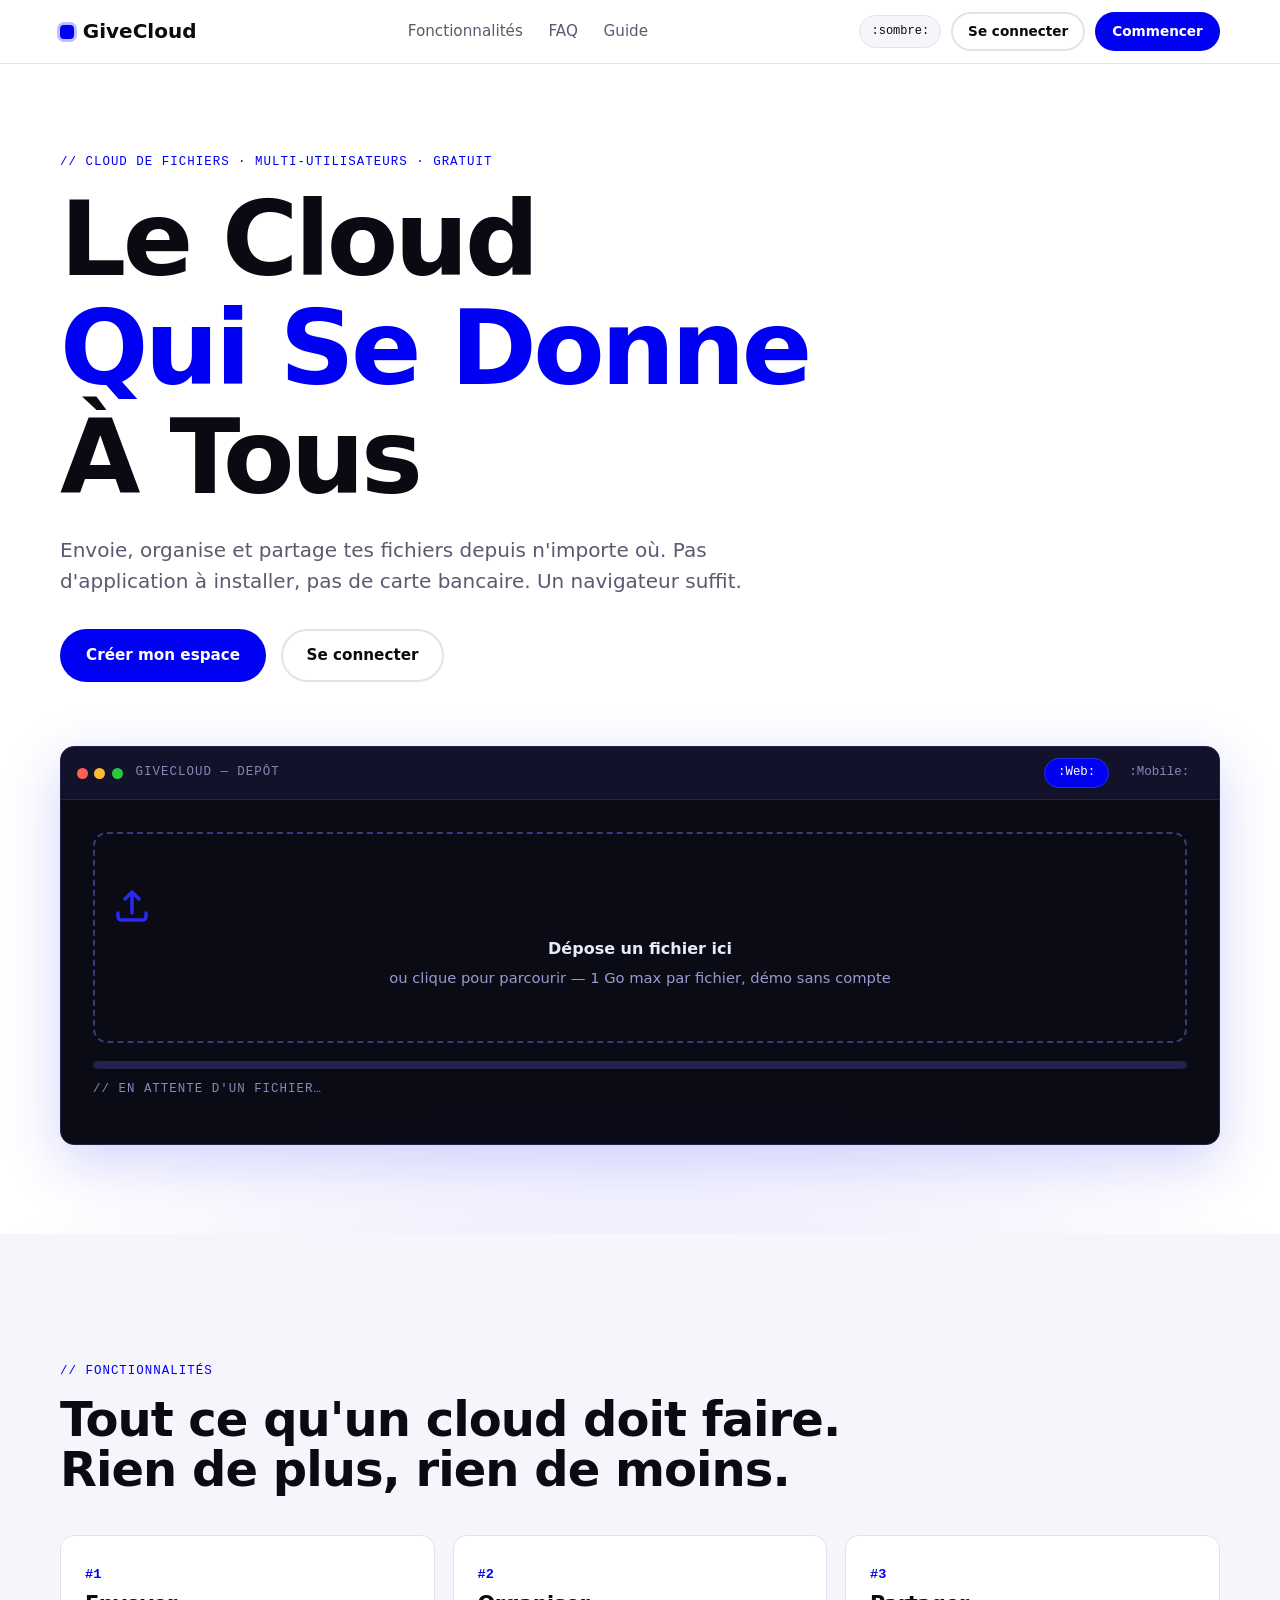
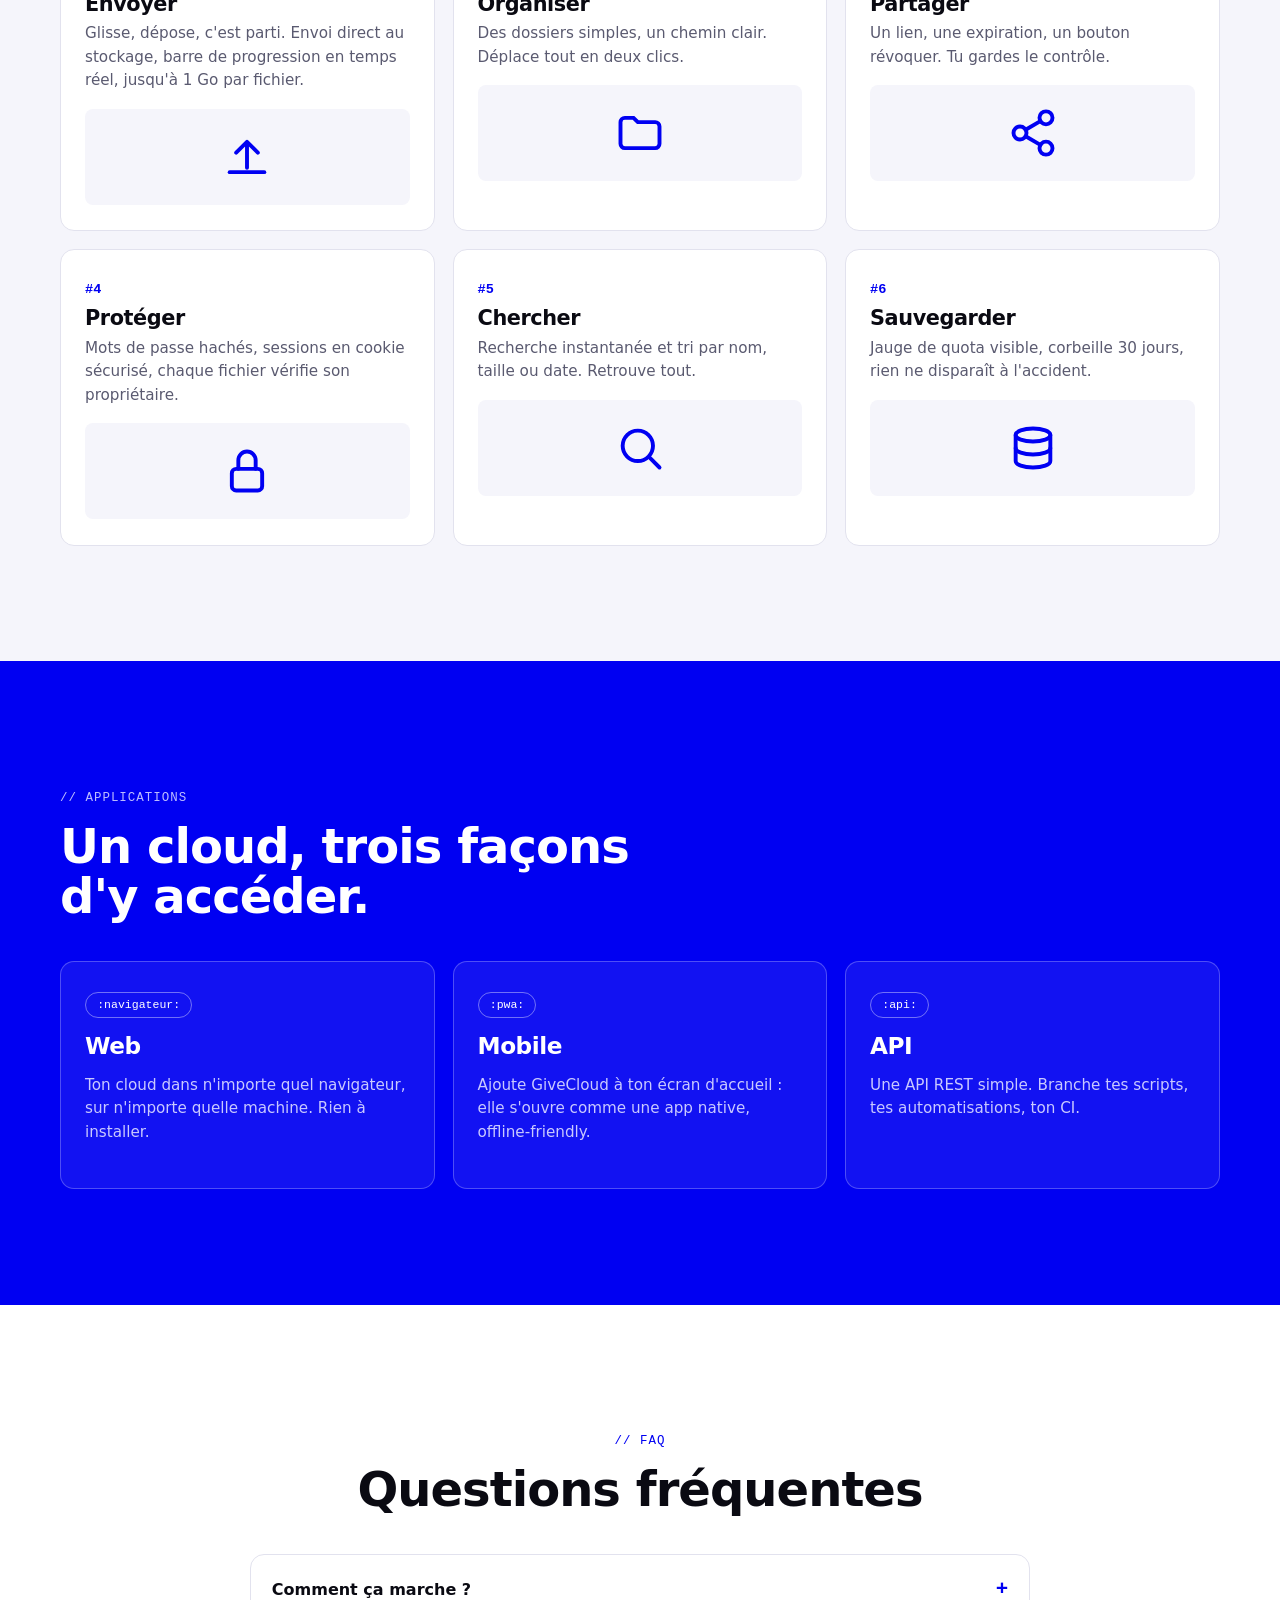
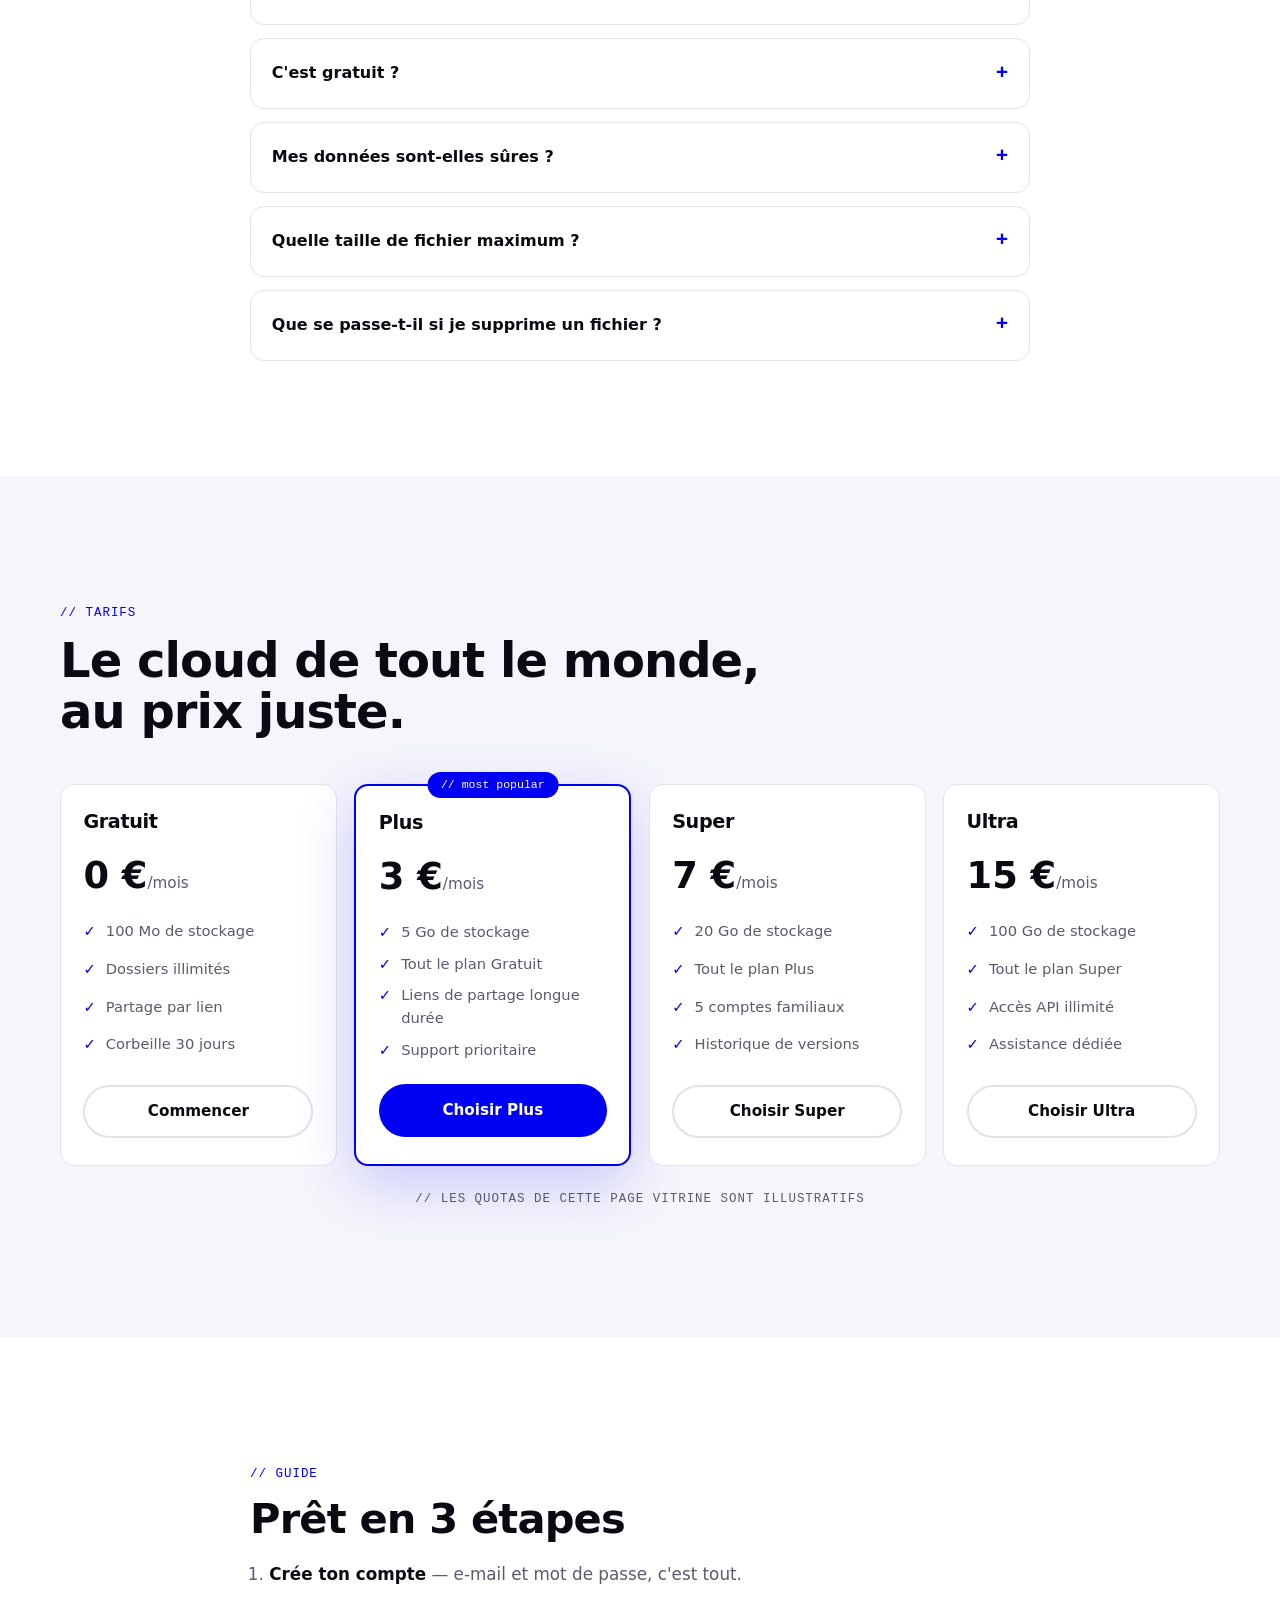
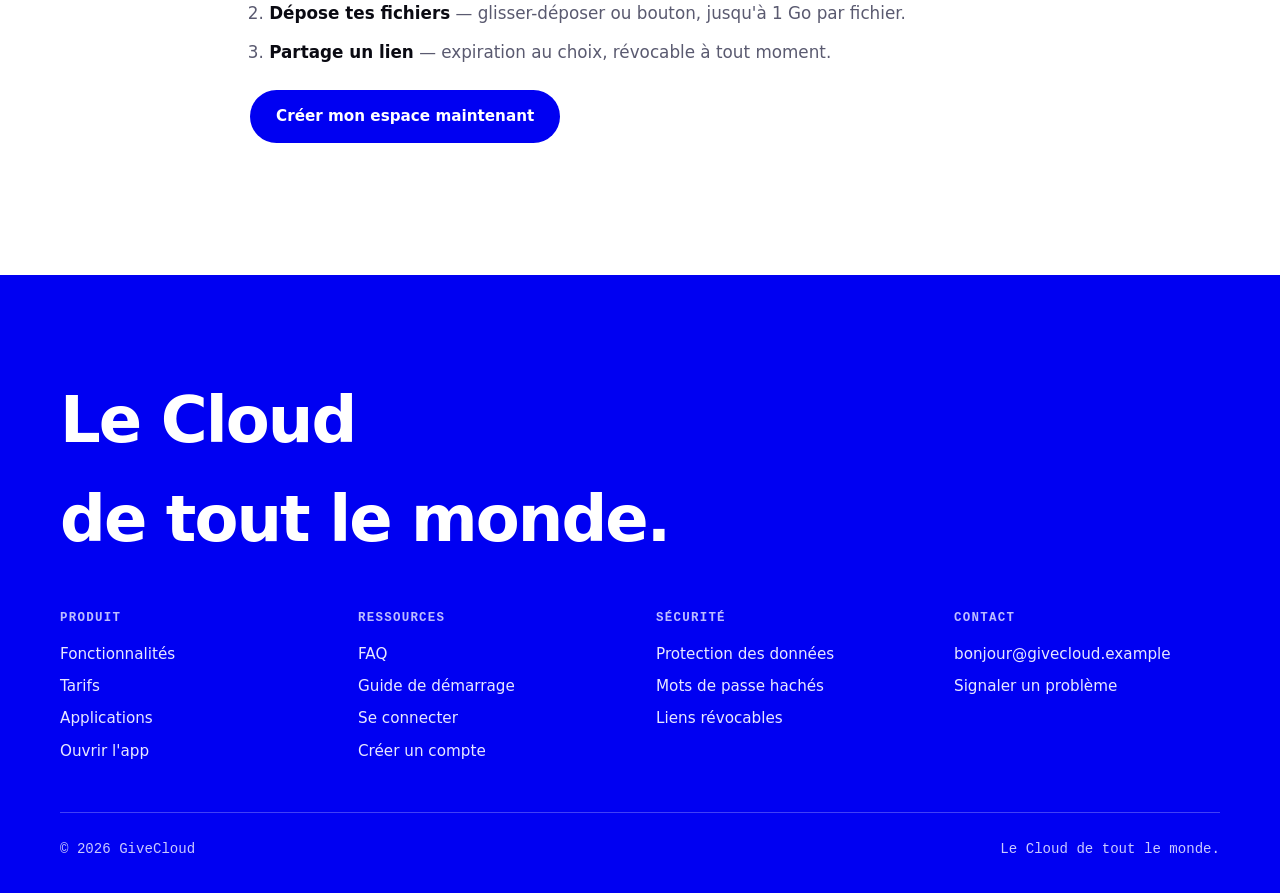
==== commit f90a9feb: "Migre le stockage Airtable vers Cloudflare D1 + R2 (upload direct signe, metadonnees SQL)" ====
--- a/frontend/index.html
+++ b/frontend/index.html
@@ -80,7 +80,7 @@
                   <svg width="42" height="42" viewBox="0 0 24 24" fill="none" stroke="currentColor" stroke-width="2" stroke-linecap="round"><path d="M12 16V4m0 0l-4 4m4-4l4 4"/><path d="M4 16v2a2 2 0 002 2h12a2 2 0 002-2v-2"/></svg>
                 </div>
                 <strong>Dépose un fichier ici</strong>
-                <p>ou clique pour parcourir — 5 Mo max par envoi, démo sans compte</p>
+                <p>ou clique pour parcourir — 1 Go max par fichier, démo sans compte</p>
                 <input type="file" id="input-demo" class="sr-only" aria-hidden="true" tabindex="-1">
               </div>
               <div class="barre-progression" role="progressbar" aria-label="Progression de la démonstration" aria-valuemin="0" aria-valuemax="100" aria-valuenow="0"><div id="barre-demo"></div></div>
@@ -111,7 +111,7 @@
           <article class="carte-feature reveler">
             <span class="num">#1</span>
             <h3>Envoyer</h3>
-            <p>Glisse, dépose, c'est parti. Barre de progression en temps réel, 5 Mo par fichier.</p>
+            <p>Glisse, dépose, c'est parti. Envoi direct au stockage, barre de progression en temps réel, jusqu'à 1 Go par fichier.</p>
             <div class="illu" aria-hidden="true">
               <svg width="52" height="52" viewBox="0 0 24 24" fill="none" stroke="currentColor" stroke-width="1.8" stroke-linecap="round"><path d="M12 17V5m0 0l-5 5m5-5l5 5"/><path d="M4 19h16"/></svg>
             </div>
@@ -185,7 +185,7 @@
           <article class="carte-app reveler">
             <span class="badge-plat">:api:</span>
             <h3>API</h3>
-            <p>Une API REST simple derrière le Worker. Branche tes scripts, tes automatisations, ton CI.</p>
+            <p>Une API REST simple. Branche tes scripts, tes automatisations, ton CI.</p>
           </article>
         </div>
       </div>
@@ -199,7 +199,7 @@
         <div class="faq-liste">
           <details class="faq-item reveler">
             <summary>Comment ça marche ?</summary>
-            <div class="reponse">Tu crées un compte, tu dépôtes tes fichiers, ils sont stockés dans un espace chiffré en transit. Un petit serveur (Worker Cloudflare) s'occupe de tout : authentification, validation, et pont avec le stockage. Toi, tu vois juste une liste de fichiers.</div>
+            <div class="reponse">Tu crées un compte, tu déposes tes fichiers, ils sont stockés dans un espace chiffré en transit. Un petit serveur (API Vercel) s'occupe de l'authentification et de la validation, et les fichiers partent directement vers le stockage objet Cloudflare R2. Toi, tu vois juste une liste de fichiers.</div>
           </details>
           <details class="faq-item reveler">
             <summary>C'est gratuit ?</summary>
@@ -207,11 +207,11 @@
           </details>
           <details class="faq-item reveler">
             <summary>Mes données sont-elles sûres ?</summary>
-            <div class="reponse">Les mots de passe sont hachés (PBKDF2, sel unique), les sessions vivent en cookie HttpOnly sécurisé, et chaque requête vérifie que le fichier t'appartient bien. Le stockage est chez Airtable, protégé par leur infrastructure ; le service ne lit jamais tes mots de passe en clair.</div>
+            <div class="reponse">Les mots de passe sont hachés (PBKDF2, sel unique), les sessions vivent en cookie HttpOnly sécurisé, et chaque requête vérifie que le fichier t'appartient bien. Le stockage est chez Cloudflare R2 (chiffrement en transit et au repos), protégé par leur infrastructure ; le service ne lit jamais tes mots de passe en clair.</div>
           </details>
           <details class="faq-item reveler">
             <summary>Quelle taille de fichier maximum ?</summary>
-            <div class="reponse">5 Mo par fichier (limite technique du stockage utilisé). La limite est vérifiée côté navigateur pour l'expérience, et côté serveur pour la sécurité — contourner le front ne sert à rien.</div>
+            <div class="reponse">1 Go par fichier (limite technique de stockage objet). La limite est vérifiée côté navigateur pour l'expérience, et côté serveur pour la sécurité — contourner le front ne sert à rien.</div>
           </details>
           <details class="faq-item reveler">
             <summary>Que se passe-t-il si je supprime un fichier ?</summary>
@@ -289,7 +289,7 @@
         <h2 class="reveler" style="font-size:clamp(1.9rem,4.5vw,2.6rem)">Prêt en 3 étapes</h2>
         <ol class="reveler" style="color:var(--muted); font-size:1.05rem; display:grid; gap:.8rem; padding-left:1.2rem">
           <li><strong style="color:var(--fg)">Crée ton compte</strong> — e-mail et mot de passe, c'est tout.</li>
-          <li><strong style="color:var(--fg)">Dépose tes fichiers</strong> — glisser-déposer ou bouton, jusqu'à 5 Mo par envoi.</li>
+          <li><strong style="color:var(--fg)">Dépose tes fichiers</strong> — glisser-déposer ou bouton, jusqu'à 1 Go par fichier.</li>
           <li><strong style="color:var(--fg)">Partage un lien</strong> — expiration au choix, révocable à tout moment.</li>
         </ol>
         <p style="margin-top:1.6rem"><a class="btn btn-bleu reveler" href="login.html?mode=inscription">Créer mon espace maintenant</a></p>
--- a/frontend/css/style.css
+++ b/frontend/css/style.css
@@ -45,7 +45,10 @@
 body {
   margin: 0;
   font-family: var(--font-corps);
-  background: var(--bg);
+  background-color: var(--bg);
+  background-image: var(--fond-image, none);
+  background-attachment: fixed;
+  background-repeat: no-repeat;
   color: var(--fg);
   line-height: 1.55;
   font-size: 16px;
@@ -484,7 +487,7 @@
 .sidebar-user button { margin-top: .5rem; }
 
 /* Zone principale */
-.app-main { display: flex; flex-direction: column; min-width: 0; background: var(--bg); }
+.app-main { display: flex; flex-direction: column; min-width: 0; background: transparent; }
 .entete-app {
   position: sticky; top: 0; z-index: 50;
   background: color-mix(in srgb, var(--bg) 88%, transparent);
@@ -598,3 +601,173 @@
   .sidebar { display: none; }
   .tableau-fichiers .col-type, .tableau-fichiers .col-date { display: none; }
 }
+
+/* ═════════ Paramètres ═════════ */
+.barre-titre-vue { display: flex; align-items: center; justify-content: space-between; gap: 1rem; flex-wrap: wrap; margin-bottom: .8rem; }
+.barre-titre-vue .label-mono { margin: 0; }
+
+.grille-parametres { display: grid; gap: 1.2rem; grid-template-columns: 1fr; }
+@media (min-width: 860px) { .grille-parametres { grid-template-columns: 1fr 1fr; align-items: start; } }
+.carte-param {
+  background: var(--bg);
+  border: 1px solid var(--border);
+  border-radius: var(--radius);
+  padding: 1.5rem 1.4rem;
+  box-shadow: var(--ombre);
+}
+.carte-param h2, .carte-param h3 { margin-top: .2rem; }
+.carte-param .champ { margin-top: 1rem; }
+.sep-param { border: none; border-top: 1px solid var(--border); margin: 1.6rem 0; }
+.meta-compte { list-style: none; padding: 0; margin: .6rem 0 0; display: grid; gap: .45rem; font-size: .9rem; color: var(--muted); }
+.meta-compte strong { color: var(--fg); }
+
+.ligne-accent { display: flex; gap: .6rem; align-items: center; }
+.ligne-accent input[type='color'] { width: 52px; height: 40px; padding: 0; border: 1.5px solid var(--border); border-radius: var(--radius-petit); background: none; cursor: pointer; }
+.input-hex { flex: 1; padding: .7rem .9rem; border: 1.5px solid var(--border); border-radius: var(--radius-petit); background: var(--bg); font-family: var(--font-mono); }
+.nuancier { display: flex; flex-wrap: wrap; gap: .45rem; margin-top: .7rem; }
+.pastille-couleur {
+  width: 30px; height: 30px; border-radius: 50%;
+  border: 2px solid var(--border); cursor: pointer; padding: 0;
+  transition: transform .15s, box-shadow .15s;
+}
+.pastille-couleur:hover { transform: scale(1.12); }
+.pastille-couleur.actif { border-color: var(--fg); box-shadow: 0 0 0 3px color-mix(in srgb, var(--bleu) 30%, transparent); }
+input[type='range'] { width: 100%; accent-color: var(--bleu); }
+.apercu-apparence {
+  display: flex; align-items: center; gap: .8rem; flex-wrap: wrap;
+  margin-top: 1.2rem; padding: 1rem; border-radius: var(--radius);
+  border: 1px dashed var(--border); background: var(--surface);
+}
+.apercu-apparence .pastille { width: 16px; height: 16px; border-radius: 5px; background: var(--bleu); }
+.apercu-apparence .lien-demo { color: var(--bleu); text-decoration: underline; font-size: .9rem; }
+.pied-param { margin-top: 1.2rem; }
+
+/* ═════════ Visionneuse / éditeur ═════════ */
+.entete-apercu { display: flex; align-items: center; justify-content: space-between; gap: 1rem; flex-wrap: wrap; margin-bottom: .8rem; }
+.entete-apercu h2 { margin: 0; font-size: 1.15rem; overflow: hidden; text-overflow: ellipsis; white-space: nowrap; max-width: 46ch; }
+.outils-apercu { display: flex; gap: .4rem; flex-wrap: wrap; }
+.modale-apercu .contenu-apercu { min-height: 240px; display: flex; align-items: center; justify-content: center; }
+.modale-apercu .contenu-apercu img { max-width: 100%; max-height: 66svh; border-radius: var(--radius-petit); }
+.modale-apercu iframe { width: 100%; height: 66svh; border: none; border-radius: var(--radius-petit); }
+.media-apercu { max-width: 100%; max-height: 66svh; border-radius: var(--radius-petit); background: #000; }
+.audio-apercu { width: min(560px, 100%); }
+.apercu-indispo { color: var(--muted); text-align: center; padding: 2rem 1rem; }
+.monaco-hote { width: 100%; height: 66svh; border-radius: var(--radius-petit); overflow: hidden; }
+.pied-apercu { margin-top: .7rem; font-family: var(--font-mono); font-size: .78rem; color: var(--muted); }
+
+/* Ajustement mobile */
+@media (max-width: 899px) {
+  .entete-apercu h2 { max-width: 100%; }
+  .monaco-hote { height: 58svh; }
+}
+
+/* ═════════ Lecteur multimédia (type VLC) ═════════ */
+.gc-lecteur {
+  position: relative;
+  width: 100%;
+  background: #0b0b12;
+  color: #f2f2f7;
+  border-radius: var(--radius-petit);
+  overflow: hidden;
+  outline: none;
+}
+.gc-lecteur:focus-visible { box-shadow: 0 0 0 3px color-mix(in srgb, var(--bleu) 45%, transparent); }
+.gc-media { display: block; width: 100%; max-height: 66svh; background: #000; }
+
+.gc-sous-titres {
+  position: absolute;
+  left: 0; right: 0;
+  bottom: 64px;
+  text-align: center;
+  padding: 0 6% 6px;
+  font-size: clamp(1rem, 2.6svh, 1.7rem);
+  font-weight: 600;
+  line-height: 1.3;
+  color: #fff;
+  text-shadow: 0 1px 2px #000, 0 0 6px #000;
+  pointer-events: none;
+}
+
+.gc-barre {
+  display: flex;
+  align-items: center;
+  gap: .5rem;
+  padding: .5rem .7rem;
+  background: rgba(12, 12, 22, .94);
+  border-top: 1px solid rgba(255, 255, 255, .1);
+  position: relative;
+  z-index: 2;
+}
+.gc-btn {
+  flex: none;
+  background: transparent;
+  border: none;
+  color: #f2f2f7;
+  font-size: 1rem;
+  line-height: 1;
+  padding: .4rem .5rem;
+  border-radius: var(--radius-petit);
+  cursor: pointer;
+}
+.gc-btn:hover { background: rgba(255, 255, 255, .14); }
+.gc-btn:disabled { opacity: .4; cursor: default; }
+.gc-temps { flex: none; font-family: var(--font-mono); font-size: .74rem; color: #c9c9de; white-space: nowrap; }
+.gc-seek { flex: 1 1 auto; min-width: 60px; accent-color: var(--bleu-clair); cursor: pointer; }
+.gc-volume-range { flex: none; width: 84px; accent-color: var(--bleu-clair); cursor: pointer; }
+.gc-vitesse {
+  flex: none;
+  background: rgba(255, 255, 255, .1);
+  color: #f2f2f7;
+  border: none;
+  border-radius: var(--radius-petit);
+  padding: .32rem .3rem;
+  font-size: .78rem;
+  cursor: pointer;
+}
+.gc-vitesse option { color: #111; }
+
+.gc-etat {
+  position: absolute;
+  left: 50%; top: 50%;
+  transform: translate(-50%, -50%);
+  max-width: 84%;
+  text-align: center;
+  background: rgba(8, 8, 16, .9);
+  border: 1px solid rgba(255, 255, 255, .16);
+  border-radius: var(--radius-petit);
+  padding: 1rem 1.2rem;
+  font-size: .9rem;
+  z-index: 3;
+}
+.gc-etat .btn { margin-top: .7rem; }
+
+.gc-panneau {
+  background: rgba(8, 8, 16, .96);
+  border-top: 1px solid rgba(255, 255, 255, .1);
+  padding: .8rem;
+  display: flex;
+  flex-direction: column;
+  gap: .6rem;
+}
+.gc-panneau-titre { font-family: var(--font-mono); font-size: .74rem; text-transform: uppercase; letter-spacing: .08em; color: #b9b9d4; }
+.gc-panneau-ligne { display: flex; align-items: center; gap: .6rem; flex-wrap: wrap; }
+.gc-st-info { font-size: .82rem; color: #cfcfe4; }
+
+/* Lecteur audio : grand visuel + pas de surimpression */
+.gc-lecteur-audio { display: flex; flex-direction: column; }
+.gc-audio-visuel {
+  display: flex; flex-direction: column; align-items: center; justify-content: center; gap: .6rem;
+  padding: 2.4rem 1rem;
+  background: radial-gradient(circle at 50% 35%, color-mix(in srgb, var(--bleu) 40%, transparent), transparent 70%), #0b0b12;
+}
+.gc-audio-ico { font-size: 3.2rem; }
+.gc-audio-nom { font-size: .9rem; color: #cfcfe4; max-width: 90%; text-align: center; overflow: hidden; text-overflow: ellipsis; white-space: nowrap; }
+.gc-lecteur-audio .gc-media { max-height: 0; height: 0; }
+.gc-lecteur-audio .gc-sous-titres { position: static; padding: .4rem 6% .8rem; bottom: auto; font-size: 1.1rem; }
+
+@media (max-width: 640px) {
+  .gc-volume-range { display: none; }
+  .gc-vitesse { display: none; }
+  .gc-sous-titres { bottom: 60px; }
+}
+
